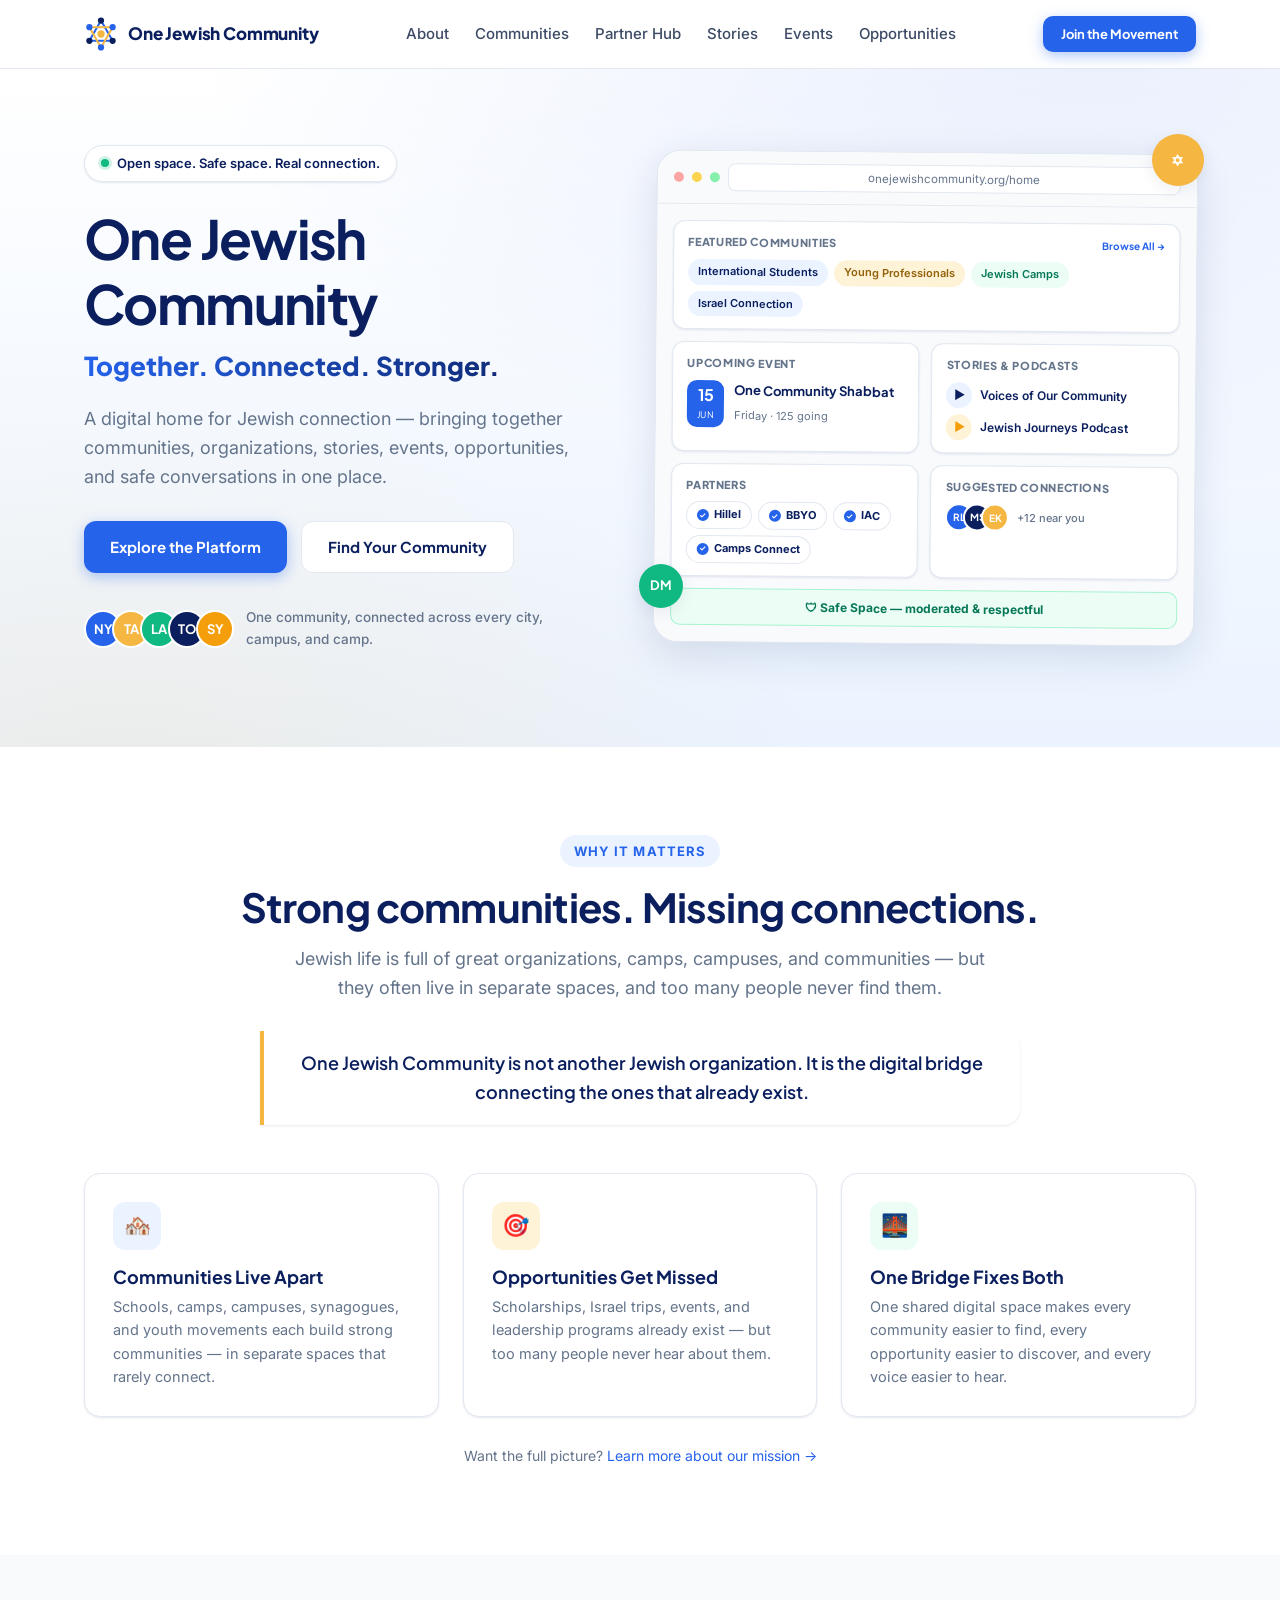
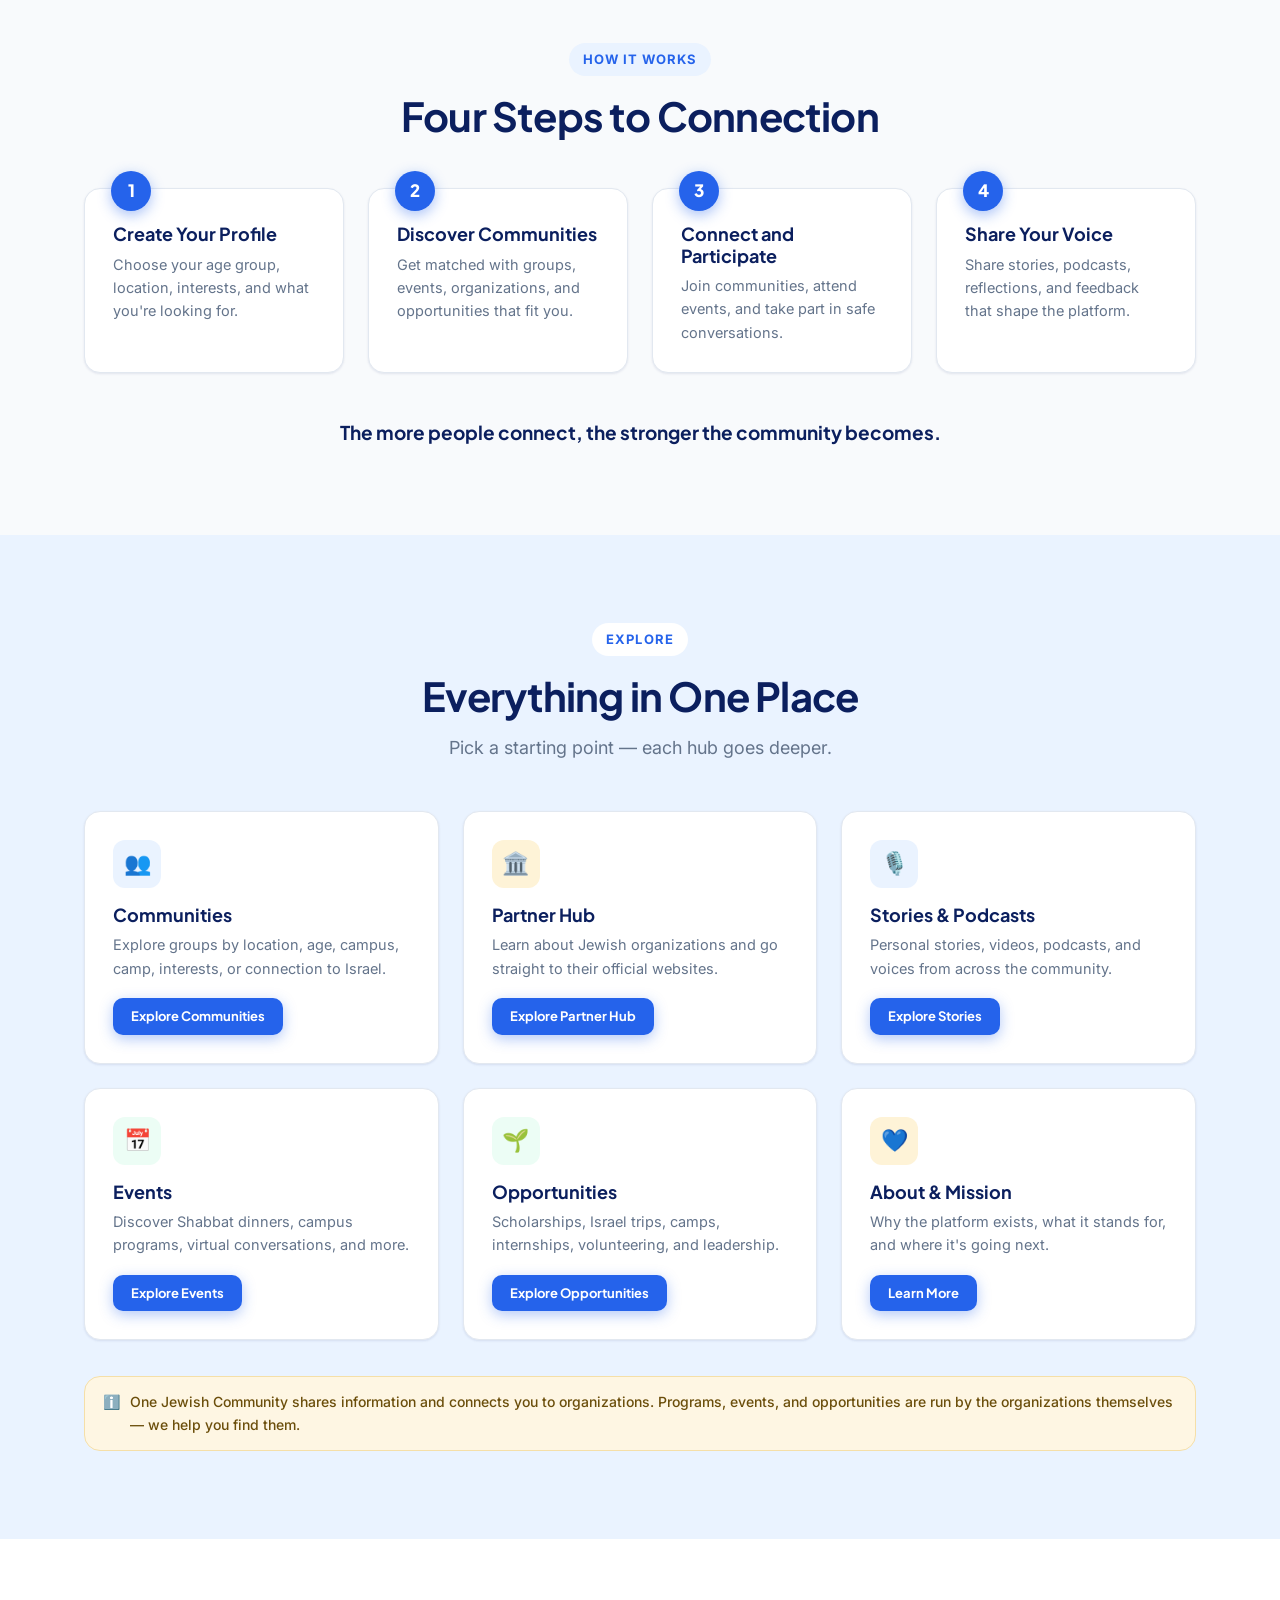
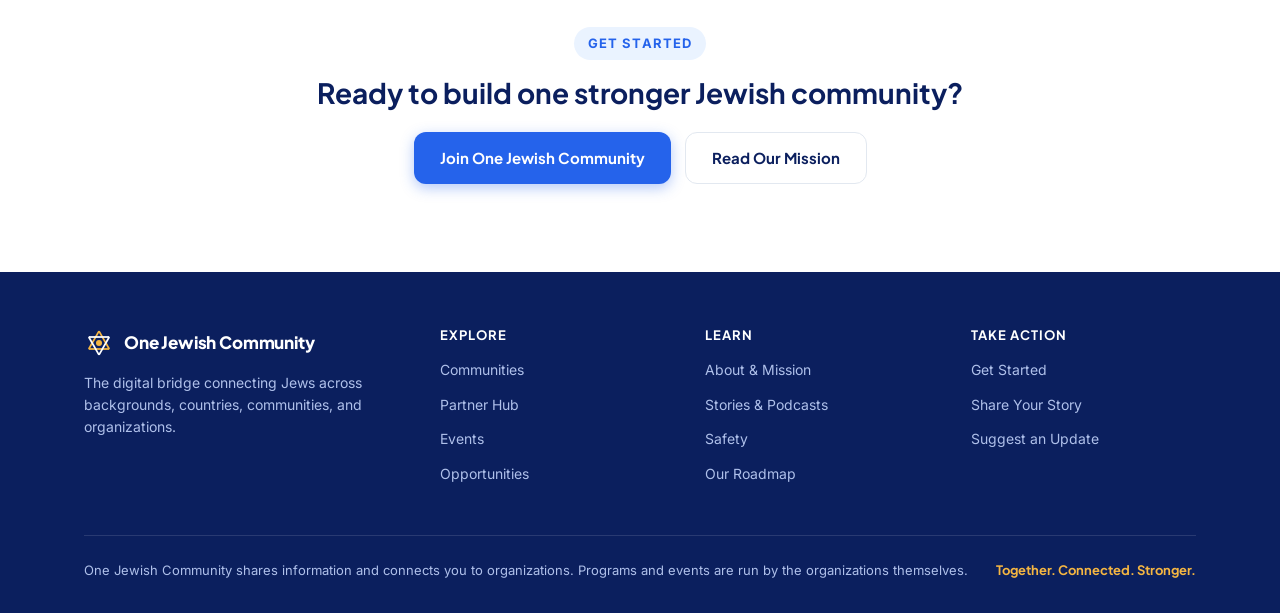
==== index.html @ 882b86cf "Snapshot: original site before audit fixes" ====
<!DOCTYPE html>
<html lang="en">
<head>
<meta charset="UTF-8">
<meta name="viewport" content="width=device-width, initial-scale=1.0">
<title>One Jewish Community — Together. Connected. Stronger.</title>
<meta name="description" content="A digital home for Jewish connection — bringing together communities, organizations, stories, events, opportunities, and safe conversations in one place.">
<link rel="preconnect" href="https://fonts.googleapis.com">
<link rel="preconnect" href="https://fonts.gstatic.com" crossorigin>
<link href="https://fonts.googleapis.com/css2?family=Inter:wght@400;500;600;700&family=Plus+Jakarta+Sans:wght@600;700;800&display=swap" rel="stylesheet">
<link rel="stylesheet" href="styles.css">
</head>
<body>

<!-- ============ HEADER ============ -->
<header class="site-header">
  <div class="container nav">
    <a href="index.html" class="brand">
      <svg width="34" height="34" viewBox="0 0 24 24" fill="none" xmlns="http://www.w3.org/2000/svg">
        <line x1="12" y1="2.5" x2="3.8" y2="16.8" stroke="#2563EB" stroke-width="1.4"/>
        <line x1="3.8" y1="16.8" x2="20.2" y2="16.8" stroke="#2563EB" stroke-width="1.4"/>
        <line x1="20.2" y1="16.8" x2="12" y2="2.5" stroke="#2563EB" stroke-width="1.4"/>
        <line x1="12" y1="21.5" x2="3.8" y2="7.2" stroke="#F5B642" stroke-width="1.4"/>
        <line x1="3.8" y1="7.2" x2="20.2" y2="7.2" stroke="#F5B642" stroke-width="1.4"/>
        <line x1="20.2" y1="7.2" x2="12" y2="21.5" stroke="#F5B642" stroke-width="1.4"/>
        <circle cx="12" cy="2.5" r="2.2" fill="#0B1F5E"/>
        <circle cx="3.8" cy="16.8" r="2.2" fill="#0B1F5E"/>
        <circle cx="20.2" cy="16.8" r="2.2" fill="#0B1F5E"/>
        <circle cx="12" cy="21.5" r="2.2" fill="#2563EB"/>
        <circle cx="3.8" cy="7.2" r="2.2" fill="#2563EB"/>
        <circle cx="20.2" cy="7.2" r="2.2" fill="#2563EB"/>
        <circle cx="12" cy="12" r="2.6" fill="#F5B642"/>
      </svg>
      One Jewish Community
    </a>
    <nav>
      <ul class="nav-links" id="navLinks">
        <li><a href="about.html">About</a></li>
        <li><a href="communities.html">Communities</a></li>
        <li><a href="partners.html">Partner Hub</a></li>
        <li><a href="stories.html">Stories</a></li>
        <li><a href="events.html">Events</a></li>
        <li><a href="opportunities.html">Opportunities</a></li>
      </ul>
    </nav>
    <div class="nav-cta">
      <a href="#get-started" class="btn btn-primary btn-sm">Join the Movement</a>
      <button class="nav-toggle" id="navToggle" type="button" aria-label="Open menu" aria-expanded="false">
        <span></span><span></span><span></span>
      </button>
    </div>
  </div>
</header>

<!-- ============ HERO ============ -->
<section class="hero" id="top">
  <div class="container hero-grid">
    <div>
      <div class="hero-badge"><span class="dot"></span> Open space. Safe space. Real connection.</div>
      <h1>One Jewish Community</h1>
      <p class="hero-slogan">Together. Connected. Stronger.</p>
      <p class="hero-sub">A digital home for Jewish connection — bringing together communities, organizations, stories, events, opportunities, and safe conversations in one place.</p>
      <div class="hero-actions">
        <a href="#explore" class="btn btn-primary">Explore the Platform</a>
        <a href="communities.html" class="btn btn-secondary">Find Your Community</a>
      </div>
      <div class="hero-avatars">
        <div class="avatar-stack">
          <div class="avatar av-1">NY</div>
          <div class="avatar av-2">TA</div>
          <div class="avatar av-3">LA</div>
          <div class="avatar av-4">TO</div>
          <div class="avatar av-5">SY</div>
        </div>
        <p>One community, connected across every city, campus, and camp.</p>
      </div>
    </div>

    <div style="position: relative;">
      <div class="float-circle av-2" style="width:52px;height:52px;top:-18px;right:-8px;font-size:15px;">✡</div>
      <div class="float-circle av-3" style="width:44px;height:44px;bottom:36px;left:-16px;font-size:13px;animation-delay:1.5s;">DM</div>
      <div class="mockup">
        <div class="mockup-bar">
          <span class="m-dot r"></span><span class="m-dot y"></span><span class="m-dot g"></span>
          <div class="mockup-url">onejewishcommunity.org/home</div>
        </div>
        <div class="mockup-body">
          <div class="mini-card wide">
            <div class="mini-title">Featured Communities <span class="view-all">Browse All →</span></div>
            <div class="chip-row">
              <span class="mini-chip">International Students</span>
              <span class="mini-chip gold">Young Professionals</span>
              <span class="mini-chip green">Jewish Camps</span>
              <span class="mini-chip">Israel Connection</span>
            </div>
          </div>
          <div class="mini-card">
            <div class="mini-title">Upcoming Event</div>
            <div class="mini-event">
              <div class="mini-date"><b>15</b><span>Jun</span></div>
              <div class="mini-event-info">
                <b>One Community Shabbat</b>
                <span>Friday · 125 going</span>
              </div>
            </div>
          </div>
          <div class="mini-card">
            <div class="mini-title">Stories &amp; Podcasts</div>
            <div class="mini-media"><span class="play-btn">▶</span><span>Voices of Our Community</span></div>
            <div class="mini-media"><span class="play-btn gold">▶</span><span>Jewish Journeys Podcast</span></div>
          </div>
          <div class="mini-card">
            <div class="mini-title">Partners</div>
            <div class="partner-pills">
              <span class="partner-pill"><span class="verified-dot">✓</span> Hillel</span>
              <span class="partner-pill"><span class="verified-dot">✓</span> BBYO</span>
              <span class="partner-pill"><span class="verified-dot">✓</span> IAC</span>
              <span class="partner-pill"><span class="verified-dot">✓</span> Camps Connect</span>
            </div>
          </div>
          <div class="mini-card">
            <div class="mini-title">Suggested Connections</div>
            <div class="mini-connections">
              <div class="avatar-stack">
                <div class="avatar av-1">RL</div>
                <div class="avatar av-4">MS</div>
                <div class="avatar av-2">EK</div>
              </div>
              <span>+12 near you</span>
            </div>
          </div>
          <div class="safe-label">🛡 Safe Space — moderated &amp; respectful</div>
        </div>
      </div>
    </div>
  </div>
</section>

<!-- ============ WHY IT MATTERS ============ -->
<section id="why">
  <div class="container">
    <div class="section-head center reveal">
      <span class="eyebrow">Why It Matters</span>
      <h2 class="section-title">Strong communities. Missing connections.</h2>
      <p class="section-lead">Jewish life is full of great organizations, camps, campuses, and communities — but they often live in separate spaces, and too many people never find them.</p>
      <div class="keyline">One Jewish Community is not another Jewish organization. It is the digital bridge connecting the ones that already exist.</div>
    </div>
    <div class="grid grid-3">
      <div class="card reveal">
        <div class="icon-box">🏘️</div>
        <h3>Communities Live Apart</h3>
        <p>Schools, camps, campuses, synagogues, and youth movements each build strong communities — in separate spaces that rarely connect.</p>
      </div>
      <div class="card reveal">
        <div class="icon-box gold">🎯</div>
        <h3>Opportunities Get Missed</h3>
        <p>Scholarships, Israel trips, events, and leadership programs already exist — but too many people never hear about them.</p>
      </div>
      <div class="card reveal">
        <div class="icon-box green">🌉</div>
        <h3>One Bridge Fixes Both</h3>
        <p>One shared digital space makes every community easier to find, every opportunity easier to discover, and every voice easier to hear.</p>
      </div>
    </div>
    <p class="network-note" style="margin-top: 28px;">Want the full picture? <a href="about.html">Learn more about our mission →</a></p>
  </div>
</section>

<!-- ============ HOW IT WORKS ============ -->
<section class="section-gray" id="how-it-works">
  <div class="container">
    <div class="section-head center reveal">
      <span class="eyebrow">How It Works</span>
      <h2 class="section-title">Four Steps to Connection</h2>
    </div>
    <div class="grid grid-4 steps" style="margin-top: 44px;">
      <div class="card step-card reveal">
        <div class="step-num">1</div>
        <h3>Create Your Profile</h3>
        <p>Choose your age group, location, interests, and what you're looking for.</p>
      </div>
      <div class="card step-card reveal">
        <div class="step-num">2</div>
        <h3>Discover Communities</h3>
        <p>Get matched with groups, events, organizations, and opportunities that fit you.</p>
      </div>
      <div class="card step-card reveal">
        <div class="step-num">3</div>
        <h3>Connect and Participate</h3>
        <p>Join communities, attend events, and take part in safe conversations.</p>
      </div>
      <div class="card step-card reveal">
        <div class="step-num">4</div>
        <h3>Share Your Voice</h3>
        <p>Share stories, podcasts, reflections, and feedback that shape the platform.</p>
      </div>
    </div>
    <p class="journey-line reveal">The more people connect, the stronger the community becomes.</p>
  </div>
</section>

<!-- ============ EXPLORE ============ -->
<section class="section-alt" id="explore">
  <div class="container">
    <div class="section-head center reveal">
      <span class="eyebrow">Explore</span>
      <h2 class="section-title">Everything in One Place</h2>
      <p class="section-lead">Pick a starting point — each hub goes deeper.</p>
    </div>
    <div class="grid grid-3">
      <div class="card get-card reveal">
        <div class="icon-box">👥</div>
        <h3>Communities</h3>
        <p>Explore groups by location, age, campus, camp, interests, or connection to Israel.</p>
        <a href="communities.html" class="btn btn-primary btn-sm">Explore Communities</a>
      </div>
      <div class="card get-card reveal">
        <div class="icon-box gold">🏛️</div>
        <h3>Partner Hub</h3>
        <p>Learn about Jewish organizations and go straight to their official websites.</p>
        <a href="partners.html" class="btn btn-primary btn-sm">Explore Partner Hub</a>
      </div>
      <div class="card get-card reveal">
        <div class="icon-box">🎙️</div>
        <h3>Stories &amp; Podcasts</h3>
        <p>Personal stories, videos, podcasts, and voices from across the community.</p>
        <a href="stories.html" class="btn btn-primary btn-sm">Explore Stories</a>
      </div>
      <div class="card get-card reveal">
        <div class="icon-box green">📅</div>
        <h3>Events</h3>
        <p>Discover Shabbat dinners, campus programs, virtual conversations, and more.</p>
        <a href="events.html" class="btn btn-primary btn-sm">Explore Events</a>
      </div>
      <div class="card get-card reveal">
        <div class="icon-box green">🌱</div>
        <h3>Opportunities</h3>
        <p>Scholarships, Israel trips, camps, internships, volunteering, and leadership.</p>
        <a href="opportunities.html" class="btn btn-primary btn-sm">Explore Opportunities</a>
      </div>
      <div class="card get-card reveal">
        <div class="icon-box gold">💙</div>
        <h3>About &amp; Mission</h3>
        <p>Why the platform exists, what it stands for, and where it's going next.</p>
        <a href="about.html" class="btn btn-primary btn-sm">Learn More</a>
      </div>
    </div>
    <div class="note-strip reveal" style="margin: 36px 0 0;">
      <span>ℹ️</span>
      <span>One Jewish Community shares information and connects you to organizations. Programs, events, and opportunities are run by the organizations themselves — we help you find them.</span>
    </div>
  </div>
</section>

<!-- ============ GET STARTED ============ -->
<section id="get-started">
  <div class="container reveal">
    <div class="get-cta" style="margin-top: 0;">
      <span class="eyebrow">Get Started</span>
      <h3>Ready to build one stronger Jewish community?</h3>
      <div class="vision-actions" style="margin-top: 8px;">
        <a href="communities.html" class="btn btn-primary">Join One Jewish Community</a>
        <a href="about.html" class="btn btn-secondary">Read Our Mission</a>
      </div>
    </div>
  </div>
</section>

<!-- ============ FOOTER ============ -->
<footer class="site-footer">
  <div class="container">
    <div class="footer-grid">
      <div>
        <a href="index.html" class="brand">
          <svg width="30" height="30" viewBox="0 0 24 24" fill="none" xmlns="http://www.w3.org/2000/svg">
            <line x1="12" y1="2.5" x2="3.8" y2="16.8" stroke="#F5B642" stroke-width="1.4"/>
            <line x1="3.8" y1="16.8" x2="20.2" y2="16.8" stroke="#F5B642" stroke-width="1.4"/>
            <line x1="20.2" y1="16.8" x2="12" y2="2.5" stroke="#F5B642" stroke-width="1.4"/>
            <line x1="12" y1="21.5" x2="3.8" y2="7.2" stroke="#FFFFFF" stroke-width="1.4"/>
            <line x1="3.8" y1="7.2" x2="20.2" y2="7.2" stroke="#FFFFFF" stroke-width="1.4"/>
            <line x1="20.2" y1="7.2" x2="12" y2="21.5" stroke="#FFFFFF" stroke-width="1.4"/>
            <circle cx="12" cy="12" r="2.4" fill="#F5B642"/>
          </svg>
          One Jewish Community
        </a>
        <p class="footer-tagline">The digital bridge connecting Jews across backgrounds, countries, communities, and organizations.</p>
      </div>
      <div class="footer-col">
        <h4>Explore</h4>
        <ul>
          <li><a href="communities.html">Communities</a></li>
          <li><a href="partners.html">Partner Hub</a></li>
          <li><a href="events.html">Events</a></li>
          <li><a href="opportunities.html">Opportunities</a></li>
        </ul>
      </div>
      <div class="footer-col">
        <h4>Learn</h4>
        <ul>
          <li><a href="about.html">About &amp; Mission</a></li>
          <li><a href="stories.html">Stories &amp; Podcasts</a></li>
          <li><a href="about.html#safety">Safety</a></li>
          <li><a href="about.html#roadmap">Our Roadmap</a></li>
        </ul>
      </div>
      <div class="footer-col">
        <h4>Take Action</h4>
        <ul>
          <li><a href="index.html#get-started">Get Started</a></li>
          <li><a href="about.html#suggest">Share Your Story</a></li>
          <li><a href="about.html#suggest">Suggest an Update</a></li>
        </ul>
      </div>
    </div>
    <div class="footer-bottom">
      <span>One Jewish Community shares information and connects you to organizations. Programs and events are run by the organizations themselves.</span>
      <span class="footer-slogan">Together. Connected. Stronger.</span>
    </div>
  </div>
</footer>

<script src="script.js"></script>
</body>
</html>
---- styles.css ----
/* ============================================================
   One Jewish Community — Together. Connected. Stronger.
   ============================================================ */

:root {
  --navy: #0B1F5E;
  --blue: #2563EB;
  --blue-dark: #1D4ED8;
  --light-blue: #EAF3FF;
  --gold: #F5B642;
  --orange: #F59E0B;
  --green: #10B981;
  --green-soft: #ECFDF5;
  --white: #FFFFFF;
  --gray: #F8FAFC;
  --border: #E2E8F0;
  --text: #3D4B66;
  --text-light: #64748B;
  --radius: 16px;
  --radius-lg: 24px;
  --shadow-sm: 0 1px 3px rgba(11, 31, 94, 0.06), 0 1px 2px rgba(11, 31, 94, 0.04);
  --shadow: 0 4px 16px rgba(11, 31, 94, 0.07);
  --shadow-lg: 0 12px 40px rgba(11, 31, 94, 0.12);
  --font-head: 'Plus Jakarta Sans', 'Inter', sans-serif;
  --font-body: 'Inter', sans-serif;
}

* { margin: 0; padding: 0; box-sizing: border-box; }

html { scroll-behavior: smooth; }

body {
  font-family: var(--font-body);
  color: var(--text);
  background: var(--white);
  line-height: 1.6;
  font-size: 16px;
  -webkit-font-smoothing: antialiased;
}

h1, h2, h3, h4 {
  font-family: var(--font-head);
  color: var(--navy);
  line-height: 1.2;
  font-weight: 700;
}

img { max-width: 100%; }
a { color: var(--blue); text-decoration: none; }

a:focus-visible,
button:focus-visible,
input:focus-visible {
  outline: 3px solid rgba(37, 99, 235, 0.35);
  outline-offset: 3px;
}

.container {
  max-width: 1160px;
  margin: 0 auto;
  padding: 0 24px;
}

section { padding: 88px 0; }

.section-alt { background: var(--light-blue); }
.section-gray { background: var(--gray); }

/* ---------- Shared type ---------- */
.eyebrow {
  display: inline-block;
  font-size: 13px;
  font-weight: 700;
  letter-spacing: 0.08em;
  text-transform: uppercase;
  color: var(--blue);
  background: var(--light-blue);
  padding: 6px 14px;
  border-radius: 999px;
  margin-bottom: 16px;
}

.section-alt .eyebrow { background: var(--white); }

.section-title {
  font-size: clamp(28px, 4vw, 40px);
  margin-bottom: 14px;
  letter-spacing: -0.02em;
}

.section-lead {
  font-size: 18px;
  color: var(--text-light);
  max-width: 720px;
}

.section-head { margin-bottom: 48px; }
.section-head.center { text-align: center; }
.section-head.center .section-lead { margin: 0 auto; }

.keyline {
  border-left: 4px solid var(--gold);
  background: var(--white);
  padding: 18px 24px;
  border-radius: 0 var(--radius) var(--radius) 0;
  font-family: var(--font-head);
  font-weight: 600;
  font-size: 18px;
  color: var(--navy);
  max-width: 760px;
  margin: 28px auto 0;
  box-shadow: var(--shadow-sm);
}

/* ---------- Buttons ---------- */
.btn {
  display: inline-flex;
  align-items: center;
  justify-content: center;
  gap: 8px;
  font-family: var(--font-head);
  font-weight: 700;
  font-size: 15px;
  padding: 13px 26px;
  border-radius: 12px;
  border: none;
  cursor: pointer;
  transition: all 0.2s ease;
  white-space: nowrap;
}

.btn-primary {
  background: var(--blue);
  color: var(--white);
  box-shadow: 0 4px 14px rgba(37, 99, 235, 0.35);
}
.btn-primary:hover { background: var(--blue-dark); transform: translateY(-1px); }

.btn-secondary {
  background: var(--white);
  color: var(--navy);
  border: 1.5px solid var(--border);
}
.btn-secondary:hover { border-color: var(--blue); color: var(--blue); }

.btn-ghost {
  background: transparent;
  color: var(--blue);
  padding: 8px 14px;
  font-size: 14px;
}
.btn-ghost:hover { background: var(--light-blue); }

.btn-sm { padding: 8px 18px; font-size: 13px; border-radius: 10px; }

.btn-gold {
  background: var(--gold);
  color: var(--navy);
}
.btn-gold:hover { background: var(--orange); transform: translateY(-1px); }

/* ---------- Header ---------- */
.site-header {
  position: sticky;
  top: 0;
  z-index: 100;
  background: rgba(255, 255, 255, 0.92);
  backdrop-filter: blur(12px);
  border-bottom: 1px solid var(--border);
}

.nav {
  display: flex;
  align-items: center;
  justify-content: space-between;
  height: 68px;
  gap: 24px;
}

.brand {
  display: flex;
  align-items: center;
  gap: 10px;
  font-family: var(--font-head);
  font-weight: 800;
  font-size: 17px;
  color: var(--navy);
  letter-spacing: -0.01em;
}

.brand svg { flex-shrink: 0; }

.nav-links {
  display: flex;
  align-items: center;
  gap: 26px;
  list-style: none;
}

.nav-links a {
  color: var(--text);
  font-weight: 500;
  font-size: 15px;
  transition: color 0.15s;
}
.nav-links a:hover { color: var(--blue); }

.nav-cta { display: flex; align-items: center; gap: 12px; }

.nav-toggle {
  display: none;
  background: none;
  border: none;
  cursor: pointer;
  padding: 8px;
}
.nav-toggle span {
  display: block;
  width: 22px;
  height: 2px;
  background: var(--navy);
  margin: 5px 0;
  border-radius: 2px;
  transition: 0.2s;
}

/* ---------- Hero ---------- */
.hero {
  background:
    radial-gradient(ellipse 900px 500px at 85% -10%, rgba(37, 99, 235, 0.10), transparent),
    radial-gradient(ellipse 700px 420px at 10% 110%, rgba(245, 182, 66, 0.12), transparent),
    linear-gradient(180deg, var(--white) 0%, var(--light-blue) 100%);
  padding: 76px 0 96px;
  overflow: hidden;
  position: relative;
}

.hero-grid {
  display: grid;
  grid-template-columns: 1fr 1.05fr;
  gap: 56px;
  align-items: center;
}

.hero-badge {
  display: inline-flex;
  align-items: center;
  gap: 8px;
  background: var(--white);
  border: 1px solid var(--border);
  border-radius: 999px;
  padding: 7px 16px;
  font-size: 13px;
  font-weight: 600;
  color: var(--navy);
  box-shadow: var(--shadow-sm);
  margin-bottom: 24px;
}
.hero-badge .dot {
  width: 8px; height: 8px; border-radius: 50%;
  background: var(--green);
  box-shadow: 0 0 0 3px rgba(16, 185, 129, 0.2);
}

.hero h1 {
  font-size: clamp(36px, 5vw, 54px);
  letter-spacing: -0.03em;
  margin-bottom: 10px;
}

.hero-slogan {
  font-family: var(--font-head);
  font-size: clamp(20px, 2.6vw, 26px);
  font-weight: 800;
  margin-bottom: 18px;
  background: linear-gradient(90deg, var(--blue), var(--navy));
  -webkit-background-clip: text;
  background-clip: text;
  -webkit-text-fill-color: transparent;
}

.hero-sub {
  font-size: 18px;
  color: var(--text-light);
  margin-bottom: 30px;
  max-width: 520px;
}

.hero-actions { display: flex; gap: 14px; flex-wrap: wrap; margin-bottom: 34px; }

.hero-avatars { display: flex; align-items: center; gap: 12px; }
.avatar-stack { display: flex; }
.avatar {
  width: 38px; height: 38px;
  border-radius: 50%;
  border: 2.5px solid var(--white);
  display: flex; align-items: center; justify-content: center;
  font-family: var(--font-head);
  font-weight: 700; font-size: 13px;
  color: var(--white);
  margin-left: -10px;
}
.avatar:first-child { margin-left: 0; }
.av-1 { background: #2563EB; } .av-2 { background: #F5B642; }
.av-3 { background: #10B981; } .av-4 { background: #0B1F5E; }
.av-5 { background: #F59E0B; }
.hero-avatars p { font-size: 13.5px; color: var(--text-light); font-weight: 500; }

/* ---------- App mockup ---------- */
.mockup {
  background: var(--white);
  border-radius: var(--radius-lg);
  box-shadow: var(--shadow-lg);
  border: 1px solid var(--border);
  overflow: hidden;
  transform: rotate(0.5deg);
}

.mockup-bar {
  display: flex;
  align-items: center;
  gap: 8px;
  padding: 12px 16px;
  border-bottom: 1px solid var(--border);
  background: var(--gray);
}
.mockup-bar .m-dot { width: 10px; height: 10px; border-radius: 50%; }
.m-dot.r { background: #FCA5A5; } .m-dot.y { background: #FCD34D; } .m-dot.g { background: #86EFAC; }
.mockup-url {
  flex: 1;
  background: var(--white);
  border: 1px solid var(--border);
  border-radius: 8px;
  font-size: 11.5px;
  color: var(--text-light);
  padding: 4px 12px;
  text-align: center;
}

.mockup-body {
  padding: 16px;
  display: grid;
  grid-template-columns: 1fr 1fr;
  gap: 12px;
  background: var(--gray);
}

.mini-card {
  background: var(--white);
  border: 1px solid var(--border);
  border-radius: 12px;
  padding: 12px 14px;
  box-shadow: var(--shadow-sm);
}
.mini-card.wide { grid-column: span 2; }

.mini-title {
  font-family: var(--font-head);
  font-size: 11px;
  font-weight: 800;
  text-transform: uppercase;
  letter-spacing: 0.06em;
  color: var(--text-light);
  margin-bottom: 8px;
  display: flex;
  justify-content: space-between;
  align-items: center;
}
.mini-title .view-all { font-size: 10px; color: var(--blue); font-weight: 700; text-transform: none; letter-spacing: 0; }

.chip-row { display: flex; flex-wrap: wrap; gap: 6px; }
.mini-chip {
  font-size: 11px;
  font-weight: 600;
  color: var(--navy);
  background: var(--light-blue);
  border-radius: 999px;
  padding: 4px 10px;
}
.mini-chip.gold { background: #FEF3D7; color: #92610A; }
.mini-chip.green { background: var(--green-soft); color: #067857; }

.mini-event { display: flex; gap: 10px; align-items: center; }
.mini-date {
  background: var(--blue);
  color: var(--white);
  border-radius: 10px;
  padding: 6px 10px;
  text-align: center;
  font-family: var(--font-head);
  line-height: 1.1;
  flex-shrink: 0;
}
.mini-date b { display: block; font-size: 16px; }
.mini-date span { font-size: 9px; text-transform: uppercase; letter-spacing: 0.05em; }
.mini-event-info b { display: block; font-size: 13px; color: var(--navy); font-family: var(--font-head); }
.mini-event-info span { font-size: 11px; color: var(--text-light); }

.mini-media { display: flex; align-items: center; gap: 8px; margin-bottom: 6px; }
.mini-media:last-child { margin-bottom: 0; }
.play-btn {
  width: 26px; height: 26px;
  border-radius: 50%;
  background: var(--light-blue);
  color: var(--blue);
  display: flex; align-items: center; justify-content: center;
  font-size: 10px;
  flex-shrink: 0;
}
.play-btn.gold { background: #FEF3D7; color: var(--orange); }
.mini-media span { font-size: 12px; font-weight: 600; color: var(--navy); }

.partner-pills { display: flex; flex-wrap: wrap; gap: 6px; }
.partner-pill {
  display: inline-flex;
  align-items: center;
  gap: 5px;
  font-size: 11px;
  font-weight: 700;
  color: var(--navy);
  border: 1px solid var(--border);
  border-radius: 999px;
  padding: 4px 10px;
  background: var(--white);
}
.verified-dot {
  width: 12px; height: 12px;
  background: var(--blue);
  border-radius: 50%;
  color: var(--white);
  font-size: 8px;
  display: inline-flex;
  align-items: center;
  justify-content: center;
}

.mini-connections { display: flex; align-items: center; gap: 8px; }
.mini-connections .avatar { width: 28px; height: 28px; font-size: 10px; border-width: 2px; }
.mini-connections span { font-size: 11px; color: var(--text-light); font-weight: 500; }

.safe-label {
  grid-column: span 2;
  display: flex;
  align-items: center;
  justify-content: center;
  gap: 8px;
  background: var(--green-soft);
  border: 1px solid #A7F3D0;
  border-radius: 10px;
  padding: 8px;
  font-size: 12px;
  font-weight: 700;
  color: #067857;
}

/* Floating decorations */
.float-circle {
  position: absolute;
  border-radius: 50%;
  display: flex; align-items: center; justify-content: center;
  font-family: var(--font-head); font-weight: 700; color: var(--white);
  box-shadow: var(--shadow);
  animation: float 6s ease-in-out infinite;
  z-index: 2;
}
@keyframes float {
  0%, 100% { transform: translateY(0); }
  50% { transform: translateY(-10px); }
}

/* ---------- Cards / grids ---------- */
.grid { display: grid; gap: 24px; }
.grid-2 { grid-template-columns: repeat(2, 1fr); }
.grid-3 { grid-template-columns: repeat(3, 1fr); }
.grid-4 { grid-template-columns: repeat(4, 1fr); }

.card {
  background: var(--white);
  border: 1px solid var(--border);
  border-radius: var(--radius);
  padding: 28px;
  box-shadow: var(--shadow-sm);
  transition: transform 0.2s ease, box-shadow 0.2s ease;
}
.card:hover { transform: translateY(-4px); box-shadow: var(--shadow); }

.card h3 { font-size: 18px; margin-bottom: 8px; }
.card p { font-size: 14.5px; color: var(--text-light); }

.icon-box {
  width: 48px; height: 48px;
  border-radius: 12px;
  display: flex; align-items: center; justify-content: center;
  font-size: 22px;
  margin-bottom: 16px;
  background: var(--light-blue);
}
.icon-box.gold { background: #FEF3D7; }
.icon-box.green { background: var(--green-soft); }
.icon-box.navy { background: var(--navy); }

/* ---------- Network map ---------- */
.network-wrap {
  position: relative;
  height: 520px;
  margin-top: 48px;
}
.network-lines {
  position: absolute;
  inset: 0;
  width: 100%;
  height: 100%;
}
.net-center {
  position: absolute;
  left: 50%; top: 50%;
  transform: translate(-50%, -50%);
  background: var(--navy);
  color: var(--white);
  font-family: var(--font-head);
  font-weight: 800;
  font-size: 15px;
  text-align: center;
  padding: 26px 30px;
  border-radius: 50%;
  box-shadow: 0 8px 30px rgba(11, 31, 94, 0.35);
  z-index: 3;
  line-height: 1.3;
}
.net-node {
  position: absolute;
  transform: translate(-50%, -50%);
  background: var(--white);
  border: 1.5px solid var(--border);
  border-radius: 999px;
  padding: 9px 18px;
  font-family: var(--font-head);
  font-weight: 700;
  font-size: 13.5px;
  color: var(--navy);
  box-shadow: var(--shadow-sm);
  white-space: nowrap;
  z-index: 2;
  transition: all 0.2s;
}
.net-node:hover { border-color: var(--blue); color: var(--blue); transform: translate(-50%, -50%) scale(1.06); }
.network-note { text-align: center; margin-top: 20px; font-size: 14px; color: var(--text-light); }

/* ---------- Pillars ---------- */
.pillar-card { position: relative; padding-top: 36px; }
.pillar-num {
  position: absolute;
  top: -20px; left: 28px;
  width: 44px; height: 44px;
  border-radius: 12px;
  background: var(--navy);
  color: var(--gold);
  font-family: var(--font-head);
  font-weight: 800;
  font-size: 19px;
  display: flex; align-items: center; justify-content: center;
  box-shadow: var(--shadow);
}
.pillar-card ul { list-style: none; margin: 16px 0; }
.pillar-card li {
  font-size: 14px;
  color: var(--text);
  padding: 5px 0 5px 24px;
  position: relative;
}
.pillar-card li::before {
  content: '✓';
  position: absolute;
  left: 0;
  color: var(--green);
  font-weight: 800;
}
.pillar-quote {
  background: var(--light-blue);
  border-radius: 12px;
  padding: 14px 16px;
  font-size: 13.5px;
  font-weight: 600;
  color: var(--navy);
}

/* ---------- Feature grid ---------- */
.feature-card .example {
  margin-top: 14px;
  background: var(--gray);
  border: 1px dashed var(--border);
  border-radius: 10px;
  padding: 10px 14px;
  font-size: 12.5px;
  color: var(--text-light);
}
.feature-card .example b { color: var(--navy); font-size: 11px; text-transform: uppercase; letter-spacing: 0.05em; display: block; margin-bottom: 3px; }

/* ---------- Community preview ---------- */
.search-shell {
  background: var(--white);
  border: 1px solid var(--border);
  border-radius: var(--radius-lg);
  box-shadow: var(--shadow);
  padding: 28px;
  margin-bottom: 32px;
}
.search-bar {
  display: flex;
  align-items: center;
  gap: 12px;
  background: var(--gray);
  border: 1.5px solid var(--border);
  border-radius: 14px;
  padding: 14px 18px;
  margin-bottom: 18px;
}
.search-bar svg { flex-shrink: 0; }
.search-bar input {
  border: none;
  background: transparent;
  outline: none;
  font-family: var(--font-body);
  font-size: 15px;
  width: 100%;
  color: var(--navy);
}
.filter-chips { display: flex; flex-wrap: wrap; gap: 8px; }
.chip {
  font-family: var(--font-head);
  font-size: 13px;
  font-weight: 600;
  padding: 7px 16px;
  border-radius: 999px;
  border: 1.5px solid var(--border);
  background: var(--white);
  color: var(--text);
  cursor: pointer;
  transition: all 0.15s;
}
.chip:hover { border-color: var(--blue); color: var(--blue); }
.chip.active { background: var(--blue); border-color: var(--blue); color: var(--white); }

.community-card { display: flex; flex-direction: column; }
.community-top { display: flex; align-items: center; gap: 14px; margin-bottom: 12px; }
.community-avatar {
  width: 50px; height: 50px;
  border-radius: 14px;
  display: flex; align-items: center; justify-content: center;
  font-size: 22px;
  flex-shrink: 0;
}
.community-card .members {
  display: inline-flex;
  align-items: center;
  gap: 6px;
  font-size: 12.5px;
  font-weight: 600;
  color: var(--text-light);
  margin: 10px 0 16px;
}
.community-card .members::before {
  content: '';
  width: 7px; height: 7px;
  border-radius: 50%;
  background: var(--green);
}
.community-card .btn { margin-top: auto; }

.safety-note {
  text-align: center;
  margin-top: 32px;
  font-size: 14.5px;
  font-weight: 600;
  color: var(--navy);
  display: flex;
  align-items: center;
  justify-content: center;
  gap: 8px;
}

/* ---------- Partner hub ---------- */
.partner-card { display: flex; flex-direction: column; }
.partner-head { display: flex; align-items: center; gap: 14px; margin-bottom: 6px; }
.partner-logo {
  width: 52px; height: 52px;
  border-radius: 14px;
  display: flex; align-items: center; justify-content: center;
  font-family: var(--font-head);
  font-weight: 800;
  font-size: 15px;
  color: var(--white);
  flex-shrink: 0;
}
.partner-name { display: flex; align-items: center; gap: 7px; }
.partner-name h3 { font-size: 17px; margin: 0; }
.verified-badge {
  width: 17px; height: 17px;
  background: var(--blue);
  border-radius: 50%;
  color: var(--white);
  font-size: 9px;
  display: inline-flex;
  align-items: center;
  justify-content: center;
  flex-shrink: 0;
}
.partner-serves { font-size: 12px; font-weight: 700; text-transform: uppercase; letter-spacing: 0.05em; color: var(--blue); margin-bottom: 10px; }
.partner-card ul { list-style: none; margin: 10px 0 18px; }
.partner-card li {
  font-size: 13.5px;
  color: var(--text);
  padding: 3px 0 3px 20px;
  position: relative;
}
.partner-card li::before {
  content: '•';
  position: absolute;
  left: 6px;
  color: var(--gold);
  font-weight: 800;
}
.partner-actions { display: flex; flex-wrap: wrap; gap: 8px; margin-top: auto; }
.placeholder-note {
  text-align: center;
  font-size: 13px;
  color: var(--text-light);
  margin-top: 28px;
  font-style: italic;
}

/* ---------- Stories ---------- */
.story-card { display: flex; flex-direction: column; }
.story-type {
  display: inline-flex;
  align-items: center;
  gap: 6px;
  align-self: flex-start;
  font-size: 11.5px;
  font-weight: 700;
  text-transform: uppercase;
  letter-spacing: 0.05em;
  padding: 5px 12px;
  border-radius: 999px;
  margin-bottom: 14px;
}
.story-type.written { background: var(--light-blue); color: var(--blue); }
.story-type.video { background: #FEF3D7; color: #92610A; }
.story-type.podcast { background: var(--green-soft); color: #067857; }
.story-meta { font-size: 12.5px; color: var(--text-light); margin: 10px 0 16px; font-weight: 500; }
.story-card .btn { margin-top: auto; align-self: flex-start; }

.quote-card {
  background: var(--navy);
  color: var(--white);
  border-radius: var(--radius-lg);
  padding: 44px 40px;
  text-align: center;
  margin-top: 36px;
  position: relative;
  overflow: hidden;
}
.quote-card::before {
  content: '';
  position: absolute;
  inset: 0;
  background: radial-gradient(circle at 20% 30%, rgba(245, 182, 66, 0.15), transparent 50%),
              radial-gradient(circle at 80% 70%, rgba(37, 99, 235, 0.25), transparent 50%);
}
.quote-card p {
  position: relative;
  font-family: var(--font-head);
  font-size: clamp(19px, 2.6vw, 25px);
  font-weight: 700;
  line-height: 1.4;
}
.quote-card .gold-text { color: var(--gold); }

/* ---------- Events ---------- */
.event-card { display: flex; flex-direction: column; padding: 24px; }
.event-top { display: flex; gap: 14px; align-items: flex-start; margin-bottom: 14px; }
.event-date {
  background: var(--blue);
  color: var(--white);
  border-radius: 12px;
  padding: 10px 14px;
  text-align: center;
  font-family: var(--font-head);
  line-height: 1.1;
  flex-shrink: 0;
}
.event-date b { display: block; font-size: 21px; }
.event-date span { font-size: 10.5px; text-transform: uppercase; letter-spacing: 0.06em; }
.event-info h3 { font-size: 16.5px; margin-bottom: 4px; }
.event-tag {
  display: inline-block;
  font-size: 11px;
  font-weight: 700;
  color: var(--blue);
  background: var(--light-blue);
  padding: 3px 10px;
  border-radius: 999px;
}
.event-tag.virtual { color: #067857; background: var(--green-soft); }
.event-meta {
  display: flex;
  flex-wrap: wrap;
  gap: 12px;
  font-size: 12.5px;
  color: var(--text-light);
  font-weight: 500;
  margin-bottom: 16px;
}
.event-meta span { display: inline-flex; align-items: center; gap: 5px; }
.event-foot { display: flex; align-items: center; justify-content: space-between; margin-top: auto; gap: 10px; }
.going { font-size: 12.5px; font-weight: 600; color: var(--text-light); display: flex; align-items: center; gap: 6px; }
.going .avatar-stack .avatar { width: 22px; height: 22px; font-size: 8px; border-width: 1.5px; }

/* ---------- Opportunity hub ---------- */
.opp-card { border-top: 4px solid var(--green); }
.opp-card .icon-box { background: var(--green-soft); }
.opp-example {
  margin-top: 16px;
  background: var(--gray);
  border: 1px solid var(--border);
  border-radius: 12px;
  padding: 14px;
}
.opp-example .opp-title { display: flex; justify-content: space-between; align-items: flex-start; gap: 8px; }
.opp-example b { font-family: var(--font-head); font-size: 13.5px; color: var(--navy); }
.bookmark {
  color: var(--text-light);
  flex-shrink: 0;
  cursor: pointer;
  transition: color 0.15s;
}
.bookmark:hover { color: var(--gold); }
.opp-example .opp-detail { font-size: 12px; color: var(--text-light); margin: 5px 0 10px; }
.opp-tags { display: flex; flex-wrap: wrap; gap: 5px; margin-bottom: 10px; }
.opp-tag {
  font-size: 10.5px;
  font-weight: 700;
  padding: 2.5px 9px;
  border-radius: 999px;
  background: var(--light-blue);
  color: var(--blue);
}
.opp-tag.deadline { background: #FEF3D7; color: #92610A; }

/* ---------- Safety ---------- */
.safety-section { position: relative; }
.safety-card { background: var(--white); }
.safety-card .icon-box { background: var(--light-blue); color: var(--blue); }
.prompt-strip {
  display: flex;
  flex-wrap: wrap;
  justify-content: center;
  gap: 12px;
  margin-top: 40px;
}
.prompt-pill {
  background: var(--white);
  border: 1.5px solid var(--border);
  border-radius: 999px;
  padding: 10px 22px;
  font-family: var(--font-head);
  font-weight: 600;
  font-size: 14px;
  color: var(--navy);
  box-shadow: var(--shadow-sm);
}
.prompt-pill span { color: var(--blue); margin-right: 6px; }

/* ---------- How it works ---------- */
.steps { position: relative; counter-reset: step; }
.step-card { position: relative; padding-top: 34px; }
.step-num {
  position: absolute;
  top: -18px; left: 26px;
  width: 40px; height: 40px;
  border-radius: 50%;
  background: var(--blue);
  color: var(--white);
  font-family: var(--font-head);
  font-weight: 800;
  font-size: 17px;
  display: flex; align-items: center; justify-content: center;
  box-shadow: 0 4px 14px rgba(37, 99, 235, 0.4);
}
.step-tags { display: flex; flex-wrap: wrap; gap: 6px; margin-top: 14px; }
.step-tag {
  font-size: 11px;
  font-weight: 600;
  background: var(--light-blue);
  color: var(--navy);
  border-radius: 999px;
  padding: 3.5px 10px;
}
.journey-line {
  text-align: center;
  margin-top: 44px;
  font-family: var(--font-head);
  font-size: 19px;
  font-weight: 700;
  color: var(--navy);
}

/* ---------- Impact ---------- */
.stat-card {
  text-align: center;
  padding: 34px 20px;
}
.stat-num {
  font-family: var(--font-head);
  font-size: clamp(30px, 4vw, 42px);
  font-weight: 800;
  color: var(--blue);
  letter-spacing: -0.02em;
  line-height: 1;
  margin-bottom: 8px;
}
.stat-card p { font-size: 14px; font-weight: 600; color: var(--navy); }
.stat-note {
  text-align: center;
  font-size: 12.5px;
  color: var(--text-light);
  margin-top: 18px;
  font-style: italic;
}
.impact-list {
  list-style: none;
  max-width: 640px;
  margin: 40px auto 0;
}
.impact-list li {
  position: relative;
  padding: 10px 0 10px 36px;
  font-size: 16px;
  font-weight: 500;
  color: var(--navy);
  border-bottom: 1px solid var(--border);
}
.impact-list li:last-child { border-bottom: none; }
.impact-list li::before {
  content: '→';
  position: absolute;
  left: 4px;
  color: var(--gold);
  font-weight: 800;
}

/* ---------- Roadmap ---------- */
.roadmap {
  background: linear-gradient(160deg, var(--navy) 0%, #122A75 60%, #1D3A8F 100%);
  color: #C9D6F5;
  position: relative;
  overflow: hidden;
}
.roadmap::before {
  content: '';
  position: absolute;
  inset: 0;
  background: radial-gradient(circle at 85% 20%, rgba(245, 182, 66, 0.12), transparent 45%);
}
.roadmap .container { position: relative; }
.roadmap .eyebrow { background: rgba(255, 255, 255, 0.1); color: var(--gold); }
.roadmap .section-title { color: var(--white); }
.roadmap .section-lead { color: #C9D6F5; }
.phase-card {
  background: rgba(255, 255, 255, 0.06);
  border: 1px solid rgba(255, 255, 255, 0.12);
  border-radius: var(--radius);
  padding: 26px 24px;
}
.phase-badge {
  display: inline-block;
  background: rgba(245, 182, 66, 0.16);
  color: var(--gold);
  font-family: var(--font-head);
  font-weight: 800;
  font-size: 12px;
  letter-spacing: 0.08em;
  text-transform: uppercase;
  padding: 5px 12px;
  border-radius: 999px;
  margin-bottom: 14px;
}
.phase-card h3 { color: var(--white); font-size: 17px; margin-bottom: 12px; }
.phase-card ul { list-style: none; }
.phase-card li {
  font-size: 13.5px;
  color: #AFC0EA;
  padding: 4px 0 4px 22px;
  position: relative;
}
.phase-card li::before {
  content: '✓';
  position: absolute;
  left: 0;
  color: var(--green);
  font-weight: 800;
}
.roadmap-close {
  text-align: center;
  margin: 44px auto 0;
  max-width: 640px;
  font-family: var(--font-head);
  font-size: 18px;
  font-weight: 700;
  color: var(--white);
}

/* ---------- Get started ---------- */
.get-card { display: flex; flex-direction: column; }
.get-card p { margin-bottom: 18px; }
.get-card .btn { margin-top: auto; align-self: flex-start; }
.get-cta { text-align: center; margin-top: 52px; }
.get-cta h3 { font-size: clamp(22px, 3vw, 28px); margin-bottom: 22px; }

/* ---------- Image placeholders ---------- */
.img-ph {
  position: relative;
  display: flex;
  align-items: center;
  justify-content: center;
  overflow: hidden;
  border-radius: var(--radius);
  background:
    radial-gradient(circle at 82% 18%, rgba(245, 182, 66, 0.35), transparent 45%),
    radial-gradient(circle at 12% 85%, rgba(16, 185, 129, 0.28), transparent 45%),
    linear-gradient(135deg, #16307F, #2563EB);
}
.img-ph::before {
  content: '';
  position: absolute;
  inset: 0;
  background-image: radial-gradient(rgba(255, 255, 255, 0.4) 1.5px, transparent 1.5px);
  background-size: 26px 26px;
  opacity: 0.3;
}
.img-ph span {
  position: relative;
  color: var(--white);
  font-family: var(--font-head);
  font-weight: 700;
  font-size: 15.5px;
  text-align: center;
  padding: 16px 24px;
}
.img-ph.banner {
  min-height: 190px;
  border-radius: var(--radius-lg);
  margin-bottom: 36px;
}
.img-ph.ph-gold {
  background:
    radial-gradient(circle at 80% 20%, rgba(37, 99, 235, 0.30), transparent 45%),
    radial-gradient(circle at 15% 85%, rgba(255, 255, 255, 0.18), transparent 40%),
    linear-gradient(135deg, #B97D14, #F5B642);
}
.img-ph.ph-green {
  background:
    radial-gradient(circle at 80% 20%, rgba(245, 182, 66, 0.30), transparent 45%),
    radial-gradient(circle at 15% 85%, rgba(37, 99, 235, 0.25), transparent 40%),
    linear-gradient(135deg, #0B7A57, #10B981);
}
.story-img {
  min-height: 120px;
  margin: -28px -28px 18px;
  border-radius: var(--radius) var(--radius) 0 0;
}
.story-img span { font-size: 34px; padding: 0; }

/* ---------- Final vision ---------- */
.vision { text-align: center; }
.vision-text {
  max-width: 760px;
  margin: 0 auto 30px;
  font-size: 18.5px;
  color: var(--text);
  line-height: 1.7;
}
.vision-slogan {
  font-family: var(--font-head);
  font-size: clamp(28px, 4.5vw, 44px);
  font-weight: 800;
  letter-spacing: -0.02em;
  margin-bottom: 34px;
  background: linear-gradient(90deg, var(--navy), var(--blue));
  -webkit-background-clip: text;
  background-clip: text;
  -webkit-text-fill-color: transparent;
}
.vision-actions { display: flex; justify-content: center; gap: 14px; flex-wrap: wrap; }

/* ---------- Footer ---------- */
.site-footer {
  background: var(--navy);
  color: #AFC0EA;
  padding: 56px 0 32px;
}
.footer-grid {
  display: grid;
  grid-template-columns: 1.4fr 1fr 1fr 1fr;
  gap: 40px;
  margin-bottom: 40px;
}
.site-footer .brand { color: var(--white); margin-bottom: 14px; }
.footer-tagline { font-size: 14px; max-width: 280px; }
.footer-col h4 {
  color: var(--white);
  font-size: 13px;
  text-transform: uppercase;
  letter-spacing: 0.08em;
  margin-bottom: 14px;
}
.footer-col ul { list-style: none; }
.footer-col li { margin-bottom: 9px; }
.footer-col a { color: #AFC0EA; font-size: 14px; }
.footer-col a:hover { color: var(--white); }
.footer-bottom {
  border-top: 1px solid rgba(255, 255, 255, 0.12);
  padding-top: 24px;
  display: flex;
  justify-content: space-between;
  align-items: center;
  flex-wrap: wrap;
  gap: 12px;
  font-size: 13px;
}
.footer-slogan { font-family: var(--font-head); font-weight: 700; color: var(--gold); }

/* ---------- Reveal animation ---------- */
.reveal {
  opacity: 0;
  transform: translateY(24px);
  transition: opacity 0.6s ease, transform 0.6s ease;
}
.reveal.visible { opacity: 1; transform: none; }

/* ============================================================
   RESPONSIVE
   ============================================================ */
@media (max-width: 1024px) {
  .grid-4 { grid-template-columns: repeat(2, 1fr); }
  .grid-3 { grid-template-columns: repeat(2, 1fr); }
  .hero-grid { grid-template-columns: 1fr; gap: 44px; }
  .footer-grid { grid-template-columns: 1fr 1fr; }
}

@media (max-width: 720px) {
  section { padding: 60px 0; }
  .grid-3, .grid-2, .grid-4 { grid-template-columns: 1fr; }
  .hero { padding: 48px 0 64px; }
  .hero-actions .btn { width: 100%; }
  .mockup-body { grid-template-columns: 1fr; }
  .mini-card.wide, .safe-label { grid-column: span 1; }
  .float-circle { display: none; }

  .nav-links, .nav-cta .btn { display: none; }
  .nav-toggle { display: block; }
  .nav-links.open {
    display: flex;
    flex-direction: column;
    position: absolute;
    top: 68px; left: 0; right: 0;
    background: var(--white);
    border-bottom: 1px solid var(--border);
    padding: 20px 24px;
    gap: 16px;
    box-shadow: var(--shadow);
  }

  /* Network map becomes a wrapped cloud on mobile */
  .network-wrap { height: auto; display: flex; flex-wrap: wrap; justify-content: center; gap: 10px; padding: 24px 0; }
  .network-lines { display: none; }
  .net-center { position: static; transform: none; border-radius: var(--radius-lg); width: 100%; padding: 20px; margin-bottom: 8px; }
  .net-node { position: static; transform: none; }
  .net-node:hover { transform: scale(1.04); }

  /* Partner cards scroll horizontally on mobile */
  .partner-grid {
    display: flex;
    overflow-x: auto;
    scroll-snap-type: x mandatory;
    gap: 16px;
    padding-bottom: 12px;
    -webkit-overflow-scrolling: touch;
  }
  .partner-grid .partner-card {
    min-width: 82%;
    scroll-snap-align: start;
  }

  .quote-card { padding: 32px 24px; }
  .img-ph.banner { min-height: 140px; }
}

/* ============================================================
   MULTI-PAGE COMPONENTS
   ============================================================ */

.nav-links a.active { color: var(--blue); font-weight: 700; }

.page-hero {
  background:
    radial-gradient(ellipse 700px 380px at 90% -20%, rgba(37, 99, 235, 0.08), transparent),
    linear-gradient(180deg, var(--white) 0%, var(--light-blue) 100%);
  padding: 64px 0 56px;
  text-align: center;
}
.page-hero h1 {
  font-size: clamp(30px, 4.5vw, 44px);
  letter-spacing: -0.02em;
  margin: 10px 0 12px;
}
.page-hero p { font-size: 17px; color: var(--text-light); max-width: 700px; margin: 0 auto; }

.note-strip {
  display: flex;
  align-items: flex-start;
  gap: 10px;
  background: #FEF6E3;
  border: 1px solid #F5DFA8;
  border-radius: var(--radius);
  padding: 14px 18px;
  font-size: 14px;
  color: #6B4E0B;
  font-weight: 500;
  margin-bottom: 32px;
}

.no-results {
  display: none;
  text-align: center;
  color: var(--text-light);
  font-family: var(--font-head);
  font-weight: 600;
  padding: 48px 0;
}

.suggest-form {
  background: var(--white);
  border: 1px solid var(--border);
  border-radius: var(--radius-lg);
  box-shadow: var(--shadow);
  padding: 32px;
  max-width: 660px;
  margin: 0 auto;
}
.form-row { display: grid; grid-template-columns: 1fr 1fr; gap: 16px; }
.form-field { display: flex; flex-direction: column; gap: 6px; margin-bottom: 16px; }
.form-field label {
  font-family: var(--font-head);
  font-weight: 700;
  font-size: 13.5px;
  color: var(--navy);
}
.form-field input,
.form-field select,
.form-field textarea {
  font-family: var(--font-body);
  font-size: 15px;
  color: var(--navy);
  background: var(--gray);
  border: 1.5px solid var(--border);
  border-radius: 12px;
  padding: 12px 14px;
}
.form-field textarea { min-height: 120px; resize: vertical; }
.form-thanks {
  display: none;
  max-width: 660px;
  margin: 0 auto;
  text-align: center;
  padding: 40px 28px;
}

@media (max-width: 720px) {
  .form-row { grid-template-columns: 1fr; }
  .page-hero { padding: 44px 0 40px; }
}

/* ---------- Reduced motion ---------- */
@media (prefers-reduced-motion: reduce) {
  * {
    animation: none !important;
    transition: none !important;
    scroll-behavior: auto !important;
  }
  html { scroll-behavior: auto; }
  .reveal { opacity: 1; transform: none; }
}
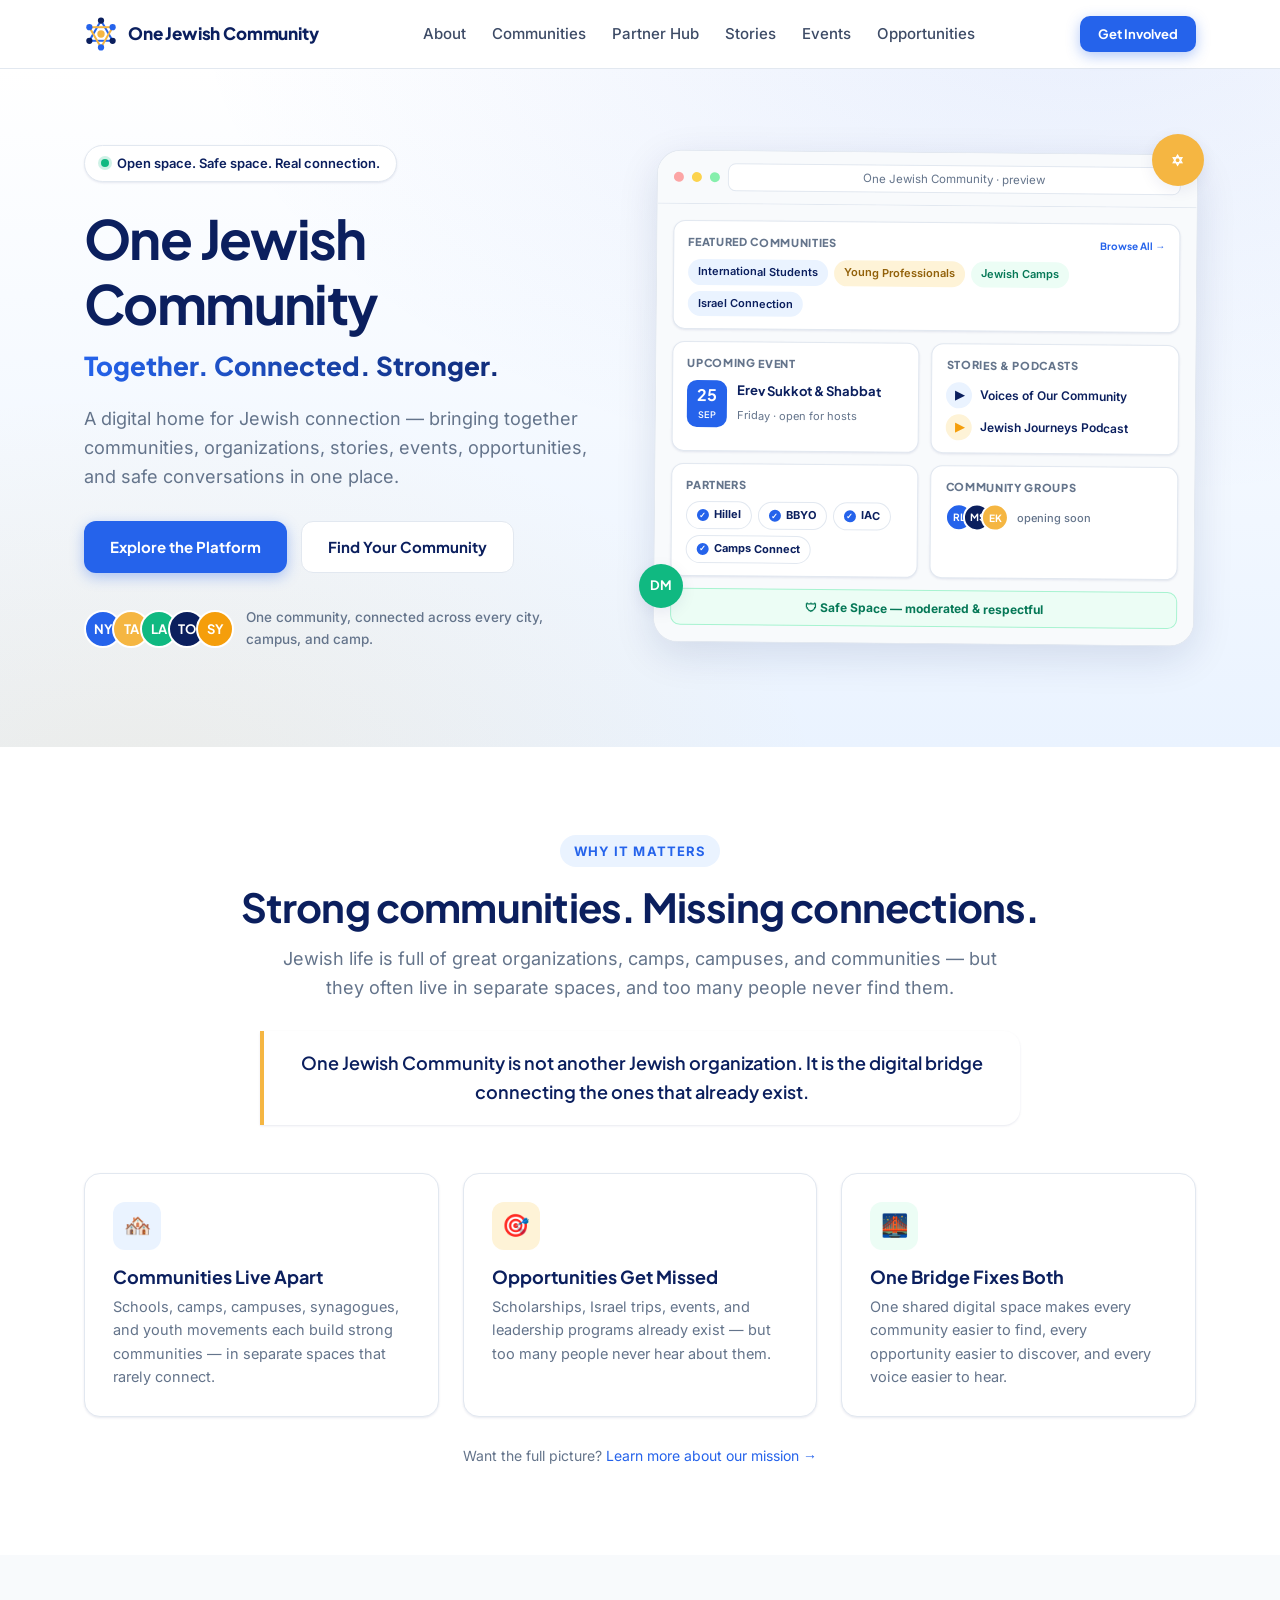
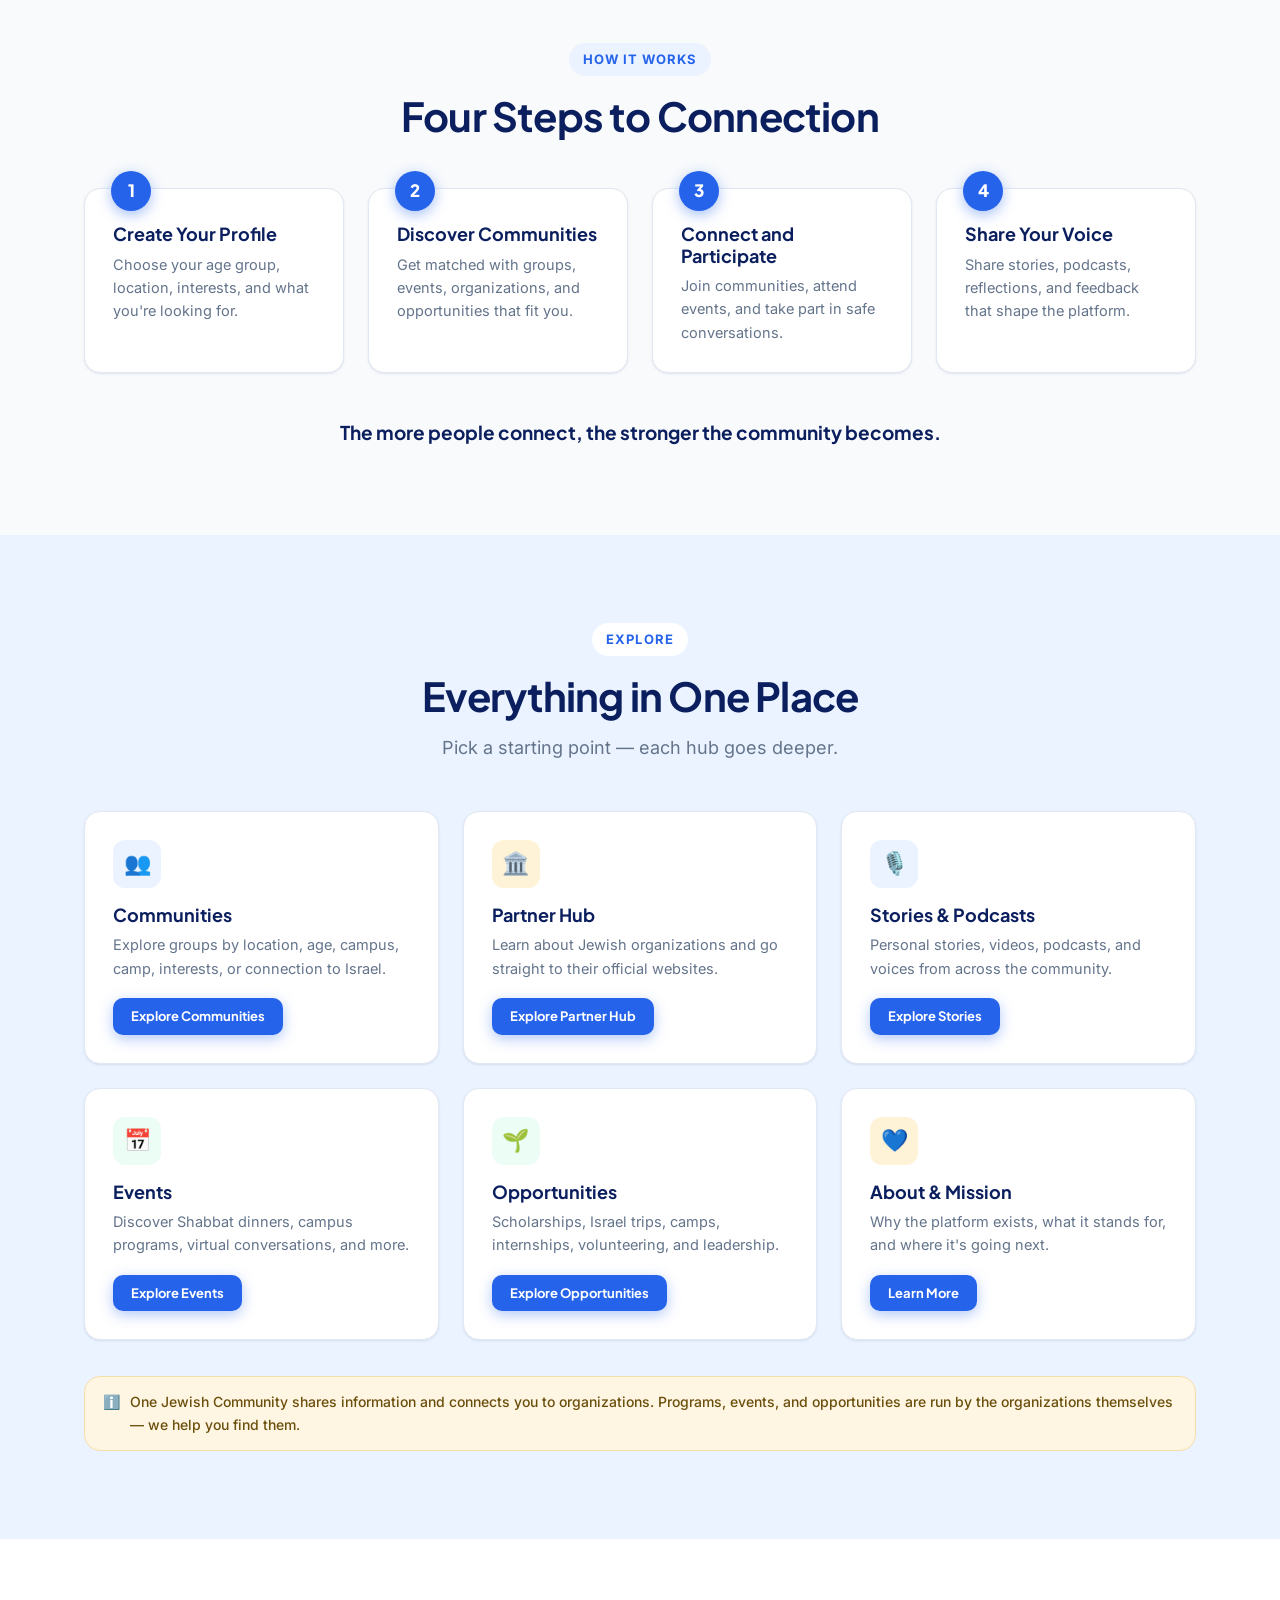
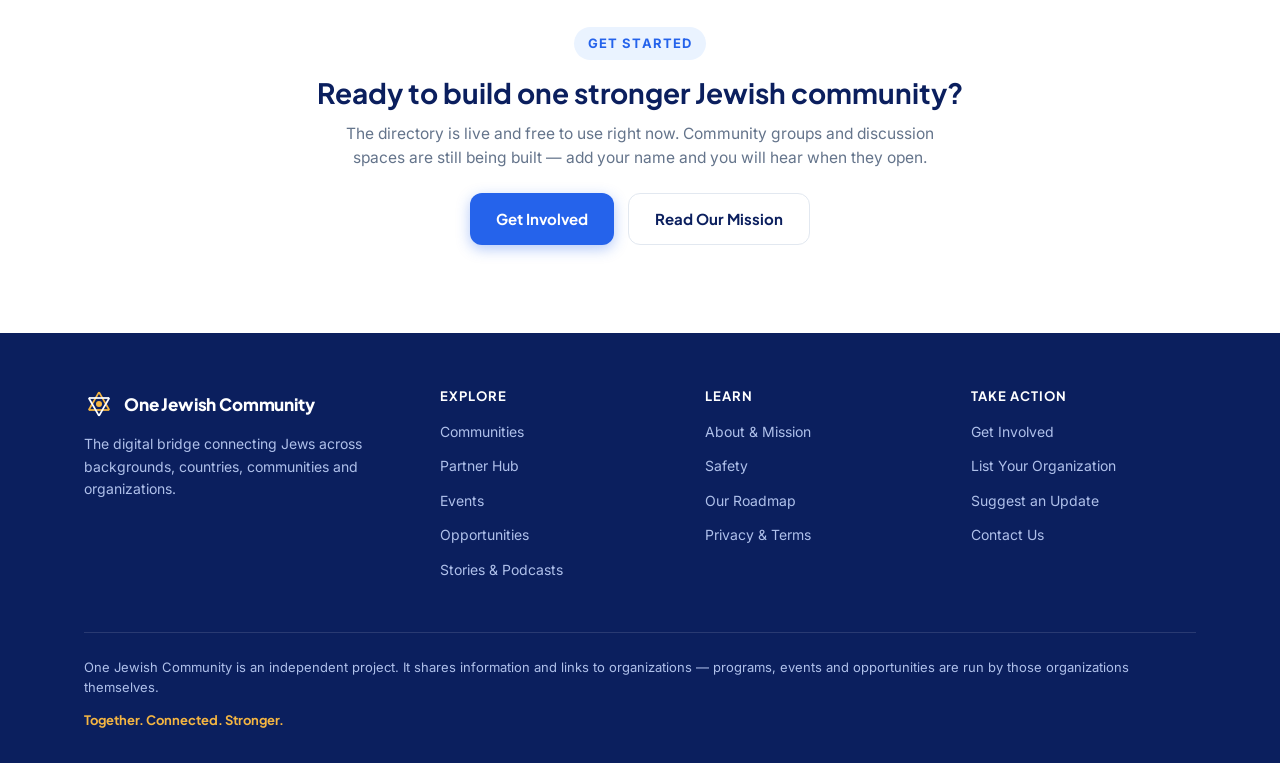
==== commit f25778ab: "Rebuild site: shared shell, honest content, real dates, working pages - Shared head on all pages: ca" ====
--- a/index.html
+++ b/index.html
@@ -4,19 +4,62 @@
 <meta charset="UTF-8">
 <meta name="viewport" content="width=device-width, initial-scale=1.0">
 <title>One Jewish Community — Together. Connected. Stronger.</title>
-<meta name="description" content="A digital home for Jewish connection — bringing together communities, organizations, stories, events, opportunities, and safe conversations in one place.">
-<link rel="preconnect" href="https://fonts.googleapis.com">
-<link rel="preconnect" href="https://fonts.gstatic.com" crossorigin>
-<link href="https://fonts.googleapis.com/css2?family=Inter:wght@400;500;600;700&family=Plus+Jakarta+Sans:wght@600;700;800&display=swap" rel="stylesheet">
-<link rel="stylesheet" href="styles.css">
+<meta name="description" content="A digital bridge connecting Jewish communities, organizations, stories, events and opportunities — all in one place.">
+<link rel="canonical" href="https://benisbetter.github.io/onejewishcommunity/">
+<meta name="theme-color" content="#0B1F5E">
+<meta name="color-scheme" content="light">
+
+<meta property="og:type" content="website">
+<meta property="og:site_name" content="One Jewish Community">
+<meta property="og:locale" content="en_US">
+<meta property="og:title" content="One Jewish Community">
+<meta property="og:description" content="A digital bridge connecting Jewish communities, organizations, stories, events and opportunities — all in one place.">
+<meta property="og:url" content="https://benisbetter.github.io/onejewishcommunity/">
+<meta property="og:image" content="https://benisbetter.github.io/onejewishcommunity/og-image.png">
+<meta property="og:image:width" content="1200">
+<meta property="og:image:height" content="630">
+<meta property="og:image:alt" content="One Jewish Community — Together. Connected. Stronger.">
+<meta name="twitter:card" content="summary_large_image">
+<meta name="twitter:title" content="One Jewish Community">
+<meta name="twitter:description" content="A digital bridge connecting Jewish communities, organizations, stories, events and opportunities — all in one place.">
+<meta name="twitter:image" content="https://benisbetter.github.io/onejewishcommunity/og-image.png">
+
+<link rel="icon" href="favicon.svg" type="image/svg+xml">
+<link rel="apple-touch-icon" href="favicon.svg">
+
+<link rel="preload" href="fonts/inter-400-latin.woff2" as="font" type="font/woff2" crossorigin>
+<link rel="preload" href="fonts/plus-jakarta-sans-700-latin.woff2" as="font" type="font/woff2" crossorigin>
+<link rel="stylesheet" href="fonts.css?v=3">
+<link rel="stylesheet" href="styles.css?v=3">
+
+<script type="application/ld+json">
+{
+  "@context": "https://schema.org",
+  "@type": "Organization",
+  "name": "One Jewish Community",
+  "alternateName": "OJC",
+  "url": "https://benisbetter.github.io/onejewishcommunity/",
+  "logo": "https://benisbetter.github.io/onejewishcommunity/favicon.svg",
+  "image": "https://benisbetter.github.io/onejewishcommunity/og-image.png",
+  "slogan": "Together. Connected. Stronger.",
+  "description": "A digital bridge connecting Jewish communities, organizations, stories, events and opportunities in one place.",
+  "contactPoint": {
+    "@type": "ContactPoint",
+    "contactType": "general enquiries",
+    "url": "https://benisbetter.github.io/onejewishcommunity/contact.html"
+  }
+}
+</script>
 </head>
 <body>
+
+<a class="skip-link" href="#main">Skip to content</a>
 
 <!-- ============ HEADER ============ -->
 <header class="site-header">
   <div class="container nav">
     <a href="index.html" class="brand">
-      <svg width="34" height="34" viewBox="0 0 24 24" fill="none" xmlns="http://www.w3.org/2000/svg">
+      <svg class="brand-mark" width="34" height="34" viewBox="0 0 24 24" fill="none" aria-hidden="true" focusable="false" xmlns="http://www.w3.org/2000/svg">
         <line x1="12" y1="2.5" x2="3.8" y2="16.8" stroke="#2563EB" stroke-width="1.4"/>
         <line x1="3.8" y1="16.8" x2="20.2" y2="16.8" stroke="#2563EB" stroke-width="1.4"/>
         <line x1="20.2" y1="16.8" x2="12" y2="2.5" stroke="#2563EB" stroke-width="1.4"/>
@@ -33,7 +76,7 @@
       </svg>
       One Jewish Community
     </a>
-    <nav>
+    <nav aria-label="Main">
       <ul class="nav-links" id="navLinks">
         <li><a href="about.html">About</a></li>
         <li><a href="communities.html">Communities</a></li>
@@ -44,14 +87,16 @@
       </ul>
     </nav>
     <div class="nav-cta">
-      <a href="#get-started" class="btn btn-primary btn-sm">Join the Movement</a>
-      <button class="nav-toggle" id="navToggle" type="button" aria-label="Open menu" aria-expanded="false">
+      <a href="join.html" class="btn btn-primary btn-sm">Get Involved</a>
+      <button class="nav-toggle" id="navToggle" type="button" aria-label="Open menu" aria-expanded="false" aria-controls="navLinks">
         <span></span><span></span><span></span>
       </button>
     </div>
   </div>
 </header>
 
+
+<main id="main">
 <!-- ============ HERO ============ -->
 <section class="hero" id="top">
   <div class="container hero-grid">
@@ -82,7 +127,7 @@
       <div class="mockup">
         <div class="mockup-bar">
           <span class="m-dot r"></span><span class="m-dot y"></span><span class="m-dot g"></span>
-          <div class="mockup-url">onejewishcommunity.org/home</div>
+          <div class="mockup-url">One Jewish Community · preview</div>
         </div>
         <div class="mockup-body">
           <div class="mini-card wide">
@@ -97,10 +142,10 @@
           <div class="mini-card">
             <div class="mini-title">Upcoming Event</div>
             <div class="mini-event">
-              <div class="mini-date"><b>15</b><span>Jun</span></div>
+              <div class="mini-date"><b>25</b><span>Sep</span></div>
               <div class="mini-event-info">
-                <b>One Community Shabbat</b>
-                <span>Friday · 125 going</span>
+                <b>Erev Sukkot &amp; Shabbat</b>
+                <span>Friday · open for hosts</span>
               </div>
             </div>
           </div>
@@ -119,14 +164,14 @@
             </div>
           </div>
           <div class="mini-card">
-            <div class="mini-title">Suggested Connections</div>
+            <div class="mini-title">Community Groups</div>
             <div class="mini-connections">
               <div class="avatar-stack">
                 <div class="avatar av-1">RL</div>
                 <div class="avatar av-4">MS</div>
                 <div class="avatar av-2">EK</div>
               </div>
-              <span>+12 near you</span>
+              <span>opening soon</span>
             </div>
           </div>
           <div class="safe-label">🛡 Safe Space — moderated &amp; respectful</div>
@@ -258,13 +303,15 @@
     <div class="get-cta" style="margin-top: 0;">
       <span class="eyebrow">Get Started</span>
       <h3>Ready to build one stronger Jewish community?</h3>
+      <p class="cta-sub">The directory is live and free to use right now. Community groups and discussion spaces are still being built — add your name and you will hear when they open.</p>
       <div class="vision-actions" style="margin-top: 8px;">
-        <a href="communities.html" class="btn btn-primary">Join One Jewish Community</a>
+        <a href="join.html" class="btn btn-primary">Get Involved</a>
         <a href="about.html" class="btn btn-secondary">Read Our Mission</a>
       </div>
     </div>
   </div>
 </section>
+</main>
 
 <!-- ============ FOOTER ============ -->
 <footer class="site-footer">
@@ -272,7 +319,7 @@
     <div class="footer-grid">
       <div>
         <a href="index.html" class="brand">
-          <svg width="30" height="30" viewBox="0 0 24 24" fill="none" xmlns="http://www.w3.org/2000/svg">
+          <svg width="30" height="30" viewBox="0 0 24 24" fill="none" aria-hidden="true" focusable="false" xmlns="http://www.w3.org/2000/svg">
             <line x1="12" y1="2.5" x2="3.8" y2="16.8" stroke="#F5B642" stroke-width="1.4"/>
             <line x1="3.8" y1="16.8" x2="20.2" y2="16.8" stroke="#F5B642" stroke-width="1.4"/>
             <line x1="20.2" y1="16.8" x2="12" y2="2.5" stroke="#F5B642" stroke-width="1.4"/>
@@ -283,42 +330,44 @@
           </svg>
           One Jewish Community
         </a>
-        <p class="footer-tagline">The digital bridge connecting Jews across backgrounds, countries, communities, and organizations.</p>
+        <p class="footer-tagline">The digital bridge connecting Jews across backgrounds, countries, communities and organizations.</p>
       </div>
       <div class="footer-col">
-        <h4>Explore</h4>
+        <h2>Explore</h2>
         <ul>
           <li><a href="communities.html">Communities</a></li>
           <li><a href="partners.html">Partner Hub</a></li>
           <li><a href="events.html">Events</a></li>
           <li><a href="opportunities.html">Opportunities</a></li>
+          <li><a href="stories.html">Stories &amp; Podcasts</a></li>
         </ul>
       </div>
       <div class="footer-col">
-        <h4>Learn</h4>
+        <h2>Learn</h2>
         <ul>
           <li><a href="about.html">About &amp; Mission</a></li>
-          <li><a href="stories.html">Stories &amp; Podcasts</a></li>
           <li><a href="about.html#safety">Safety</a></li>
           <li><a href="about.html#roadmap">Our Roadmap</a></li>
+          <li><a href="privacy.html">Privacy &amp; Terms</a></li>
         </ul>
       </div>
       <div class="footer-col">
-        <h4>Take Action</h4>
+        <h2>Take Action</h2>
         <ul>
-          <li><a href="index.html#get-started">Get Started</a></li>
-          <li><a href="about.html#suggest">Share Your Story</a></li>
+          <li><a href="join.html">Get Involved</a></li>
+          <li><a href="join.html#organization">List Your Organization</a></li>
           <li><a href="about.html#suggest">Suggest an Update</a></li>
+          <li><a href="contact.html">Contact Us</a></li>
         </ul>
       </div>
     </div>
     <div class="footer-bottom">
-      <span>One Jewish Community shares information and connects you to organizations. Programs and events are run by the organizations themselves.</span>
+      <span>One Jewish Community is an independent project. It shares information and links to organizations — programs, events and opportunities are run by those organizations themselves.</span>
       <span class="footer-slogan">Together. Connected. Stronger.</span>
     </div>
   </div>
 </footer>
 
-<script src="script.js"></script>
+<script src="script.js?v=3"></script>
 </body>
 </html>
--- a/fonts.css
+++ b/fonts.css
@@ -0,0 +1,64 @@
+/* Self-hosted webfonts — no third-party requests. Regenerate with tools/fonts.js */
+
+@font-face {
+  font-family: 'Inter';
+  font-style: normal;
+  font-weight: 400;
+  font-display: swap;
+  src: url(fonts/inter-400-latin.woff2) format('woff2');
+  unicode-range: U+0000-00FF, U+0131, U+0152-0153, U+02BB-02BC, U+02C6, U+02DA, U+02DC, U+0304, U+0308, U+0329, U+2000-206F, U+20AC, U+2122, U+2191, U+2193, U+2212, U+2215, U+FEFF, U+FFFD;
+}
+
+@font-face {
+  font-family: 'Inter';
+  font-style: normal;
+  font-weight: 500;
+  font-display: swap;
+  src: url(fonts/inter-500-latin.woff2) format('woff2');
+  unicode-range: U+0000-00FF, U+0131, U+0152-0153, U+02BB-02BC, U+02C6, U+02DA, U+02DC, U+0304, U+0308, U+0329, U+2000-206F, U+20AC, U+2122, U+2191, U+2193, U+2212, U+2215, U+FEFF, U+FFFD;
+}
+
+@font-face {
+  font-family: 'Inter';
+  font-style: normal;
+  font-weight: 600;
+  font-display: swap;
+  src: url(fonts/inter-600-latin.woff2) format('woff2');
+  unicode-range: U+0000-00FF, U+0131, U+0152-0153, U+02BB-02BC, U+02C6, U+02DA, U+02DC, U+0304, U+0308, U+0329, U+2000-206F, U+20AC, U+2122, U+2191, U+2193, U+2212, U+2215, U+FEFF, U+FFFD;
+}
+
+@font-face {
+  font-family: 'Inter';
+  font-style: normal;
+  font-weight: 700;
+  font-display: swap;
+  src: url(fonts/inter-700-latin.woff2) format('woff2');
+  unicode-range: U+0000-00FF, U+0131, U+0152-0153, U+02BB-02BC, U+02C6, U+02DA, U+02DC, U+0304, U+0308, U+0329, U+2000-206F, U+20AC, U+2122, U+2191, U+2193, U+2212, U+2215, U+FEFF, U+FFFD;
+}
+
+@font-face {
+  font-family: 'Plus Jakarta Sans';
+  font-style: normal;
+  font-weight: 600;
+  font-display: swap;
+  src: url(fonts/plus-jakarta-sans-600-latin.woff2) format('woff2');
+  unicode-range: U+0000-00FF, U+0131, U+0152-0153, U+02BB-02BC, U+02C6, U+02DA, U+02DC, U+0304, U+0308, U+0329, U+2000-206F, U+20AC, U+2122, U+2191, U+2193, U+2212, U+2215, U+FEFF, U+FFFD;
+}
+
+@font-face {
+  font-family: 'Plus Jakarta Sans';
+  font-style: normal;
+  font-weight: 700;
+  font-display: swap;
+  src: url(fonts/plus-jakarta-sans-700-latin.woff2) format('woff2');
+  unicode-range: U+0000-00FF, U+0131, U+0152-0153, U+02BB-02BC, U+02C6, U+02DA, U+02DC, U+0304, U+0308, U+0329, U+2000-206F, U+20AC, U+2122, U+2191, U+2193, U+2212, U+2215, U+FEFF, U+FFFD;
+}
+
+@font-face {
+  font-family: 'Plus Jakarta Sans';
+  font-style: normal;
+  font-weight: 800;
+  font-display: swap;
+  src: url(fonts/plus-jakarta-sans-800-latin.woff2) format('woff2');
+  unicode-range: U+0000-00FF, U+0131, U+0152-0153, U+02BB-02BC, U+02C6, U+02DA, U+02DC, U+0304, U+0308, U+0329, U+2000-206F, U+20AC, U+2122, U+2191, U+2193, U+2212, U+2215, U+FEFF, U+FFFD;
+}
--- a/styles.css
+++ b/styles.css
@@ -50,9 +50,44 @@
 
 a:focus-visible,
 button:focus-visible,
-input:focus-visible {
-  outline: 3px solid rgba(37, 99, 235, 0.35);
+input:focus-visible,
+select:focus-visible,
+textarea:focus-visible,
+[tabindex]:focus-visible {
+  outline: 3px solid rgba(37, 99, 235, 0.55);
   outline-offset: 3px;
+  border-radius: 6px;
+}
+
+/* Skip link — hidden until keyboard-focused */
+.skip-link {
+  position: absolute;
+  left: 16px;
+  top: -60px;
+  z-index: 999;
+  background: var(--navy);
+  color: var(--white);
+  padding: 12px 20px;
+  border-radius: 0 0 12px 12px;
+  font-weight: 600;
+  font-size: 15px;
+  transition: top 0.18s ease;
+}
+.skip-link:focus { top: 0; }
+
+main:focus { outline: none; }
+
+/* Screen-reader-only text */
+.sr-only {
+  position: absolute;
+  width: 1px;
+  height: 1px;
+  padding: 0;
+  margin: -1px;
+  overflow: hidden;
+  clip: rect(0, 0, 0, 0);
+  white-space: nowrap;
+  border: 0;
 }
 
 .container {
@@ -1107,9 +1142,11 @@
 }
 .site-footer .brand { color: var(--white); margin-bottom: 14px; }
 .footer-tagline { font-size: 14px; max-width: 280px; }
+.footer-col h2,
 .footer-col h4 {
   color: var(--white);
   font-size: 13px;
+  font-weight: 700;
   text-transform: uppercase;
   letter-spacing: 0.08em;
   margin-bottom: 14px;
@@ -1281,6 +1318,191 @@
   .page-hero { padding: 44px 0 40px; }
 }
 
+/* ============================================================
+   Honest-status labels, forms, prose
+   ============================================================ */
+
+/* ---------- Status pills ---------- */
+.status-soon,
+.status-wanted,
+.event-status {
+  display: inline-flex;
+  align-items: center;
+  gap: 6px;
+  font-family: var(--font-head);
+  font-size: 12.5px;
+  font-weight: 700;
+  letter-spacing: 0.01em;
+  padding: 5px 11px;
+  border-radius: 999px;
+  background: var(--light-blue);
+  color: var(--blue-dark);
+  border: 1px solid #C8DDFA;
+}
+.status-soon::before,
+.event-status::before {
+  content: "";
+  width: 7px;
+  height: 7px;
+  border-radius: 50%;
+  background: var(--blue);
+}
+.status-wanted {
+  background: var(--green-soft);
+  color: #047857;
+  border-color: #BBF0DA;
+}
+.status-wanted::before { content: "✍️"; }
+
+/* ---------- Live result count ---------- */
+.result-count {
+  font-family: var(--font-head);
+  font-weight: 600;
+  font-size: 14px;
+  color: var(--text-light);
+  margin: 0 0 20px;
+}
+
+/* ---------- Supporting copy under a CTA heading ---------- */
+.cta-sub {
+  max-width: 640px;
+  margin: -10px auto 22px;
+  color: var(--text-light);
+  font-size: 15.5px;
+}
+
+/* ---------- Roadmap phase state ---------- */
+.phase-state {
+  display: inline-block;
+  margin-left: 8px;
+  font-family: var(--font-head);
+  font-size: 11.5px;
+  font-weight: 700;
+  text-transform: uppercase;
+  letter-spacing: 0.06em;
+  padding: 4px 9px;
+  border-radius: 999px;
+  background: rgba(255, 255, 255, 0.14);
+  color: rgba(255, 255, 255, 0.72);
+  vertical-align: middle;
+}
+.phase-state.now {
+  background: var(--gold);
+  color: var(--navy);
+}
+.phase-card li.done {
+  position: relative;
+  opacity: 0.92;
+}
+.phase-card li.done::marker { content: "✓  "; }
+
+/* ---------- Forms ---------- */
+.form-field label { display: flex; align-items: center; gap: 8px; }
+.field-optional {
+  font-family: var(--font-body);
+  font-weight: 500;
+  font-size: 11.5px;
+  text-transform: uppercase;
+  letter-spacing: 0.06em;
+  color: var(--text-light);
+  background: var(--gray);
+  border: 1px solid var(--border);
+  border-radius: 999px;
+  padding: 2px 8px;
+}
+.form-field input:focus,
+.form-field select:focus,
+.form-field textarea:focus {
+  background: var(--white);
+  border-color: var(--blue);
+}
+.form-field input:user-invalid,
+.form-field textarea:user-invalid {
+  border-color: #DC2626;
+}
+.form-consent {
+  font-size: 13px;
+  color: var(--text-light);
+  margin: 4px 0 18px;
+  line-height: 1.5;
+}
+.form-status {
+  margin-top: 14px;
+  font-size: 14.5px;
+  font-weight: 500;
+  line-height: 1.55;
+  border-radius: 12px;
+  padding: 0;
+}
+.form-status:empty { display: none; }
+.form-status.is-pending { color: var(--text-light); padding: 10px 0 0; }
+.form-status.is-ok {
+  background: var(--green-soft);
+  color: #047857;
+  border: 1px solid #BBF0DA;
+  padding: 12px 14px;
+}
+.form-status.is-warn {
+  background: #FEF6E3;
+  color: #6B4E0B;
+  border: 1px solid #F5DFA8;
+  padding: 12px 14px;
+}
+.form-status.is-error {
+  background: #FEF2F2;
+  color: #B91C1C;
+  border: 1px solid #FBD5D5;
+  padding: 12px 14px;
+}
+.form-status a { text-decoration: underline; white-space: nowrap; }
+.suggest-form + .suggest-form,
+#organization .suggest-form { margin-top: 44px; }
+
+/* ---------- Status band ---------- */
+.status-band { padding: 40px 0 0; }
+
+/* ---------- Long-form prose (privacy, terms) ---------- */
+.prose {
+  max-width: 740px;
+  margin: 0 auto;
+  background: var(--white);
+  border: 1px solid var(--border);
+  border-radius: var(--radius-lg);
+  box-shadow: var(--shadow-sm);
+  padding: 44px 48px;
+}
+.prose h2 {
+  font-size: 22px;
+  margin: 38px 0 12px;
+  padding-top: 26px;
+  border-top: 1px solid var(--border);
+}
+.prose h2:first-of-type { margin-top: 8px; padding-top: 0; border-top: 0; }
+.prose p { margin-bottom: 14px; }
+.prose ul { margin: 0 0 18px 22px; }
+.prose li { margin-bottom: 9px; }
+.prose strong { color: var(--navy); }
+.prose a { text-decoration: underline; }
+.prose-updated {
+  display: inline-block;
+  font-family: var(--font-head);
+  font-size: 12.5px;
+  font-weight: 700;
+  text-transform: uppercase;
+  letter-spacing: 0.06em;
+  color: var(--text-light);
+  background: var(--gray);
+  border: 1px solid var(--border);
+  border-radius: 999px;
+  padding: 5px 12px;
+  margin-bottom: 8px;
+}
+
+@media (max-width: 720px) {
+  .prose { padding: 30px 22px; border-radius: var(--radius); }
+  .prose h2 { font-size: 19px; }
+}
+
 /* ---------- Reduced motion ---------- */
 @media (prefers-reduced-motion: reduce) {
   * {
